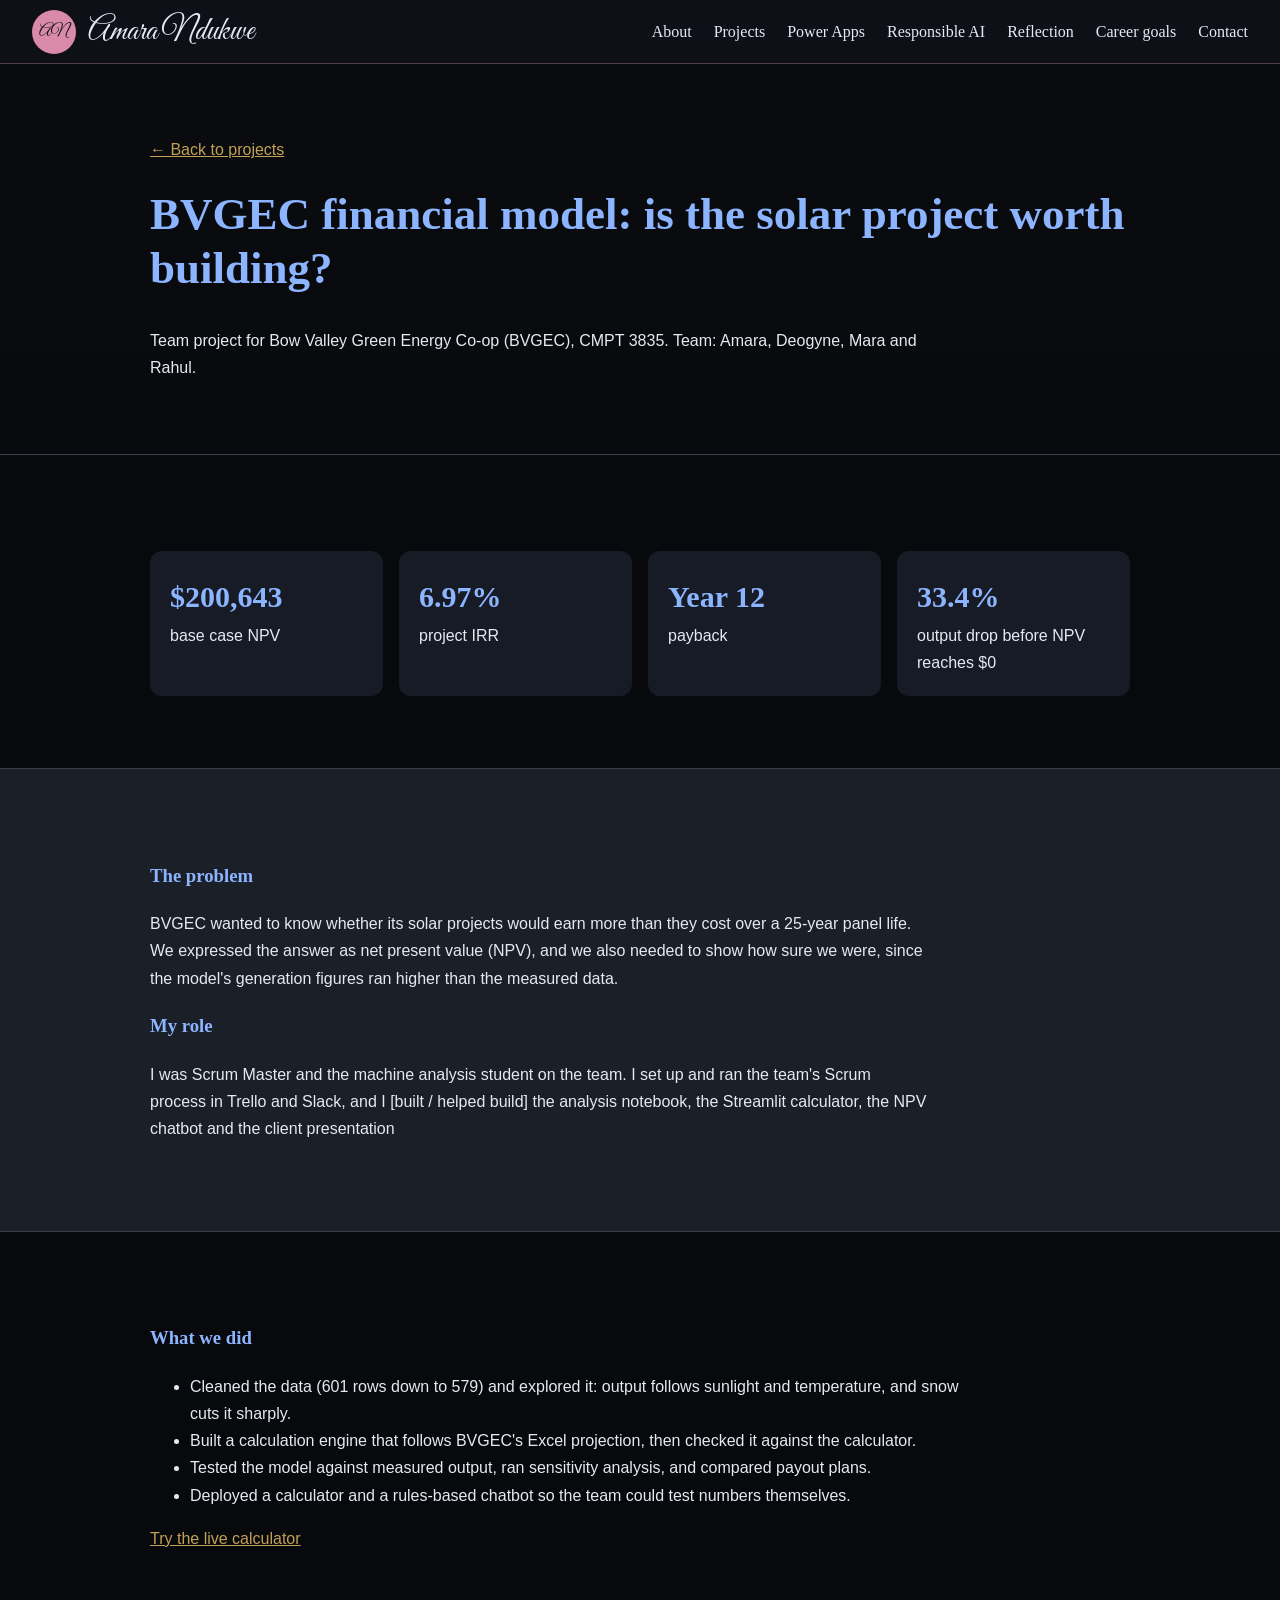
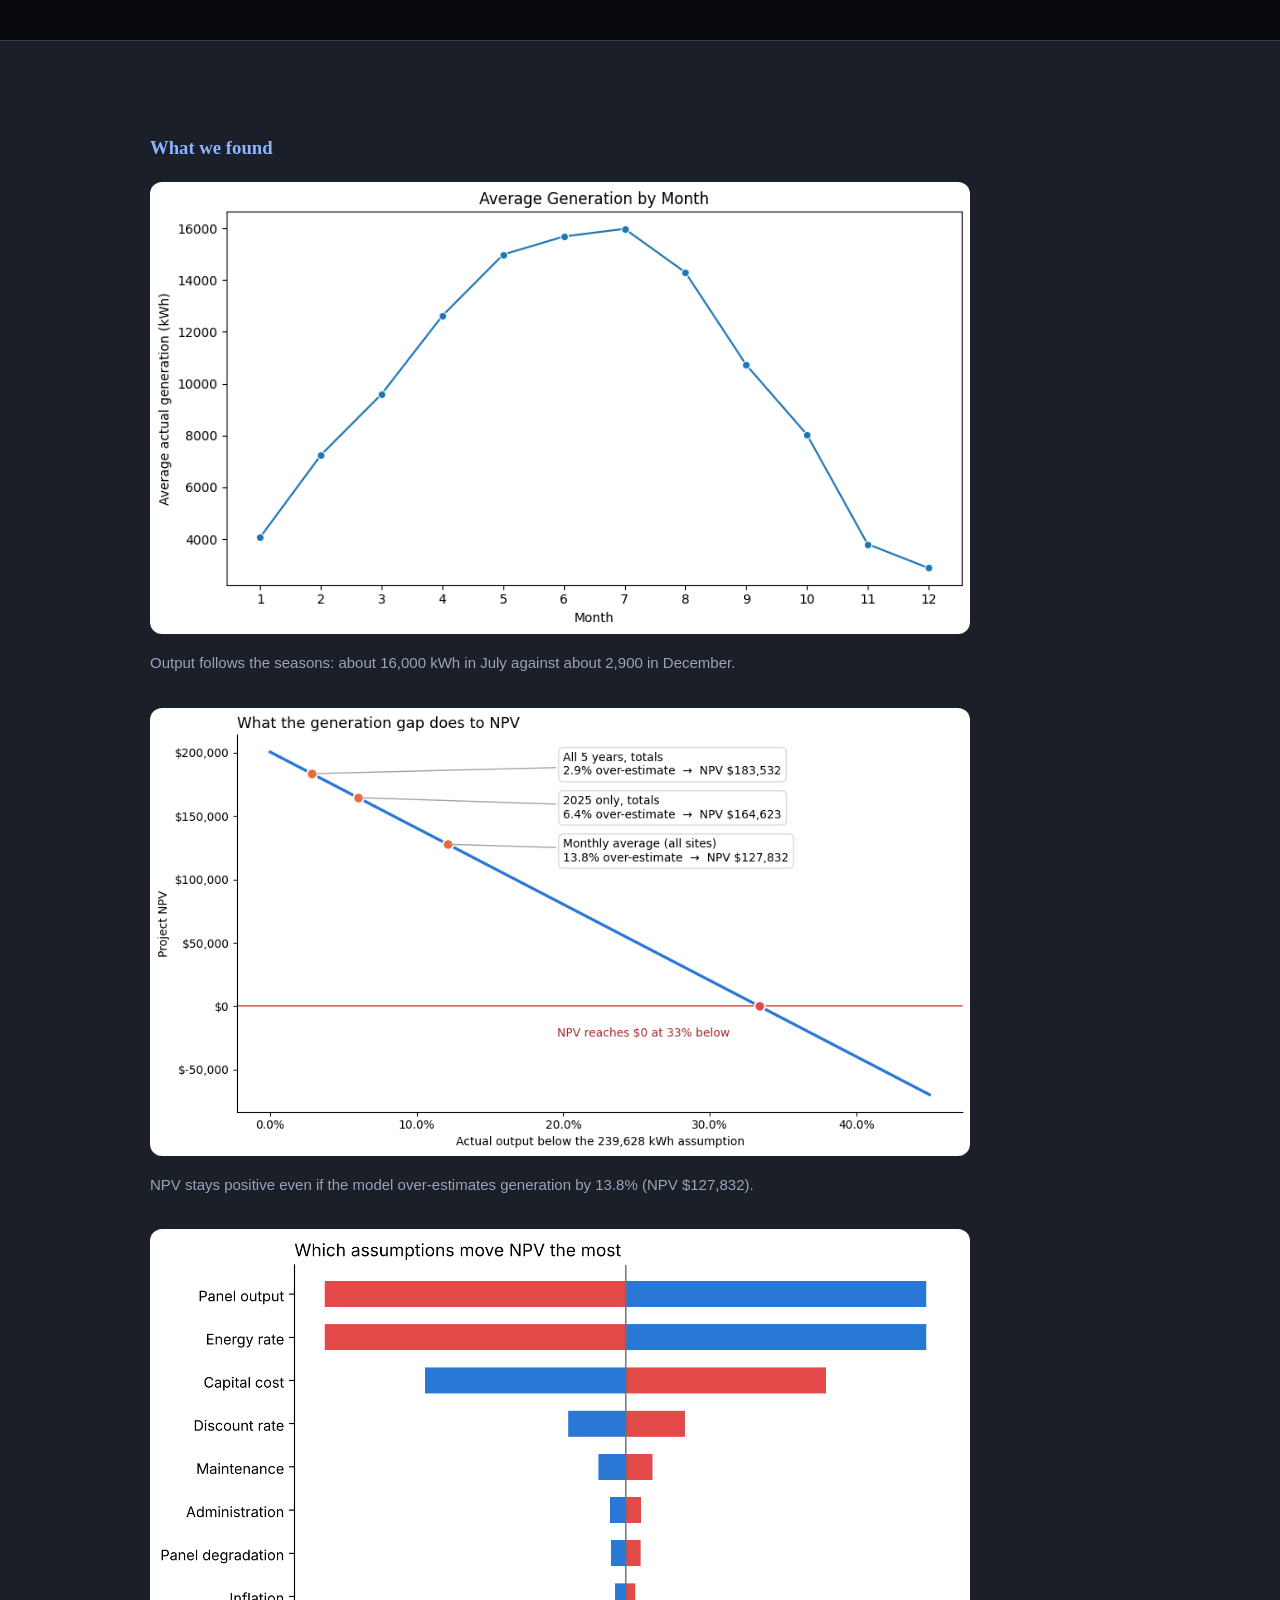
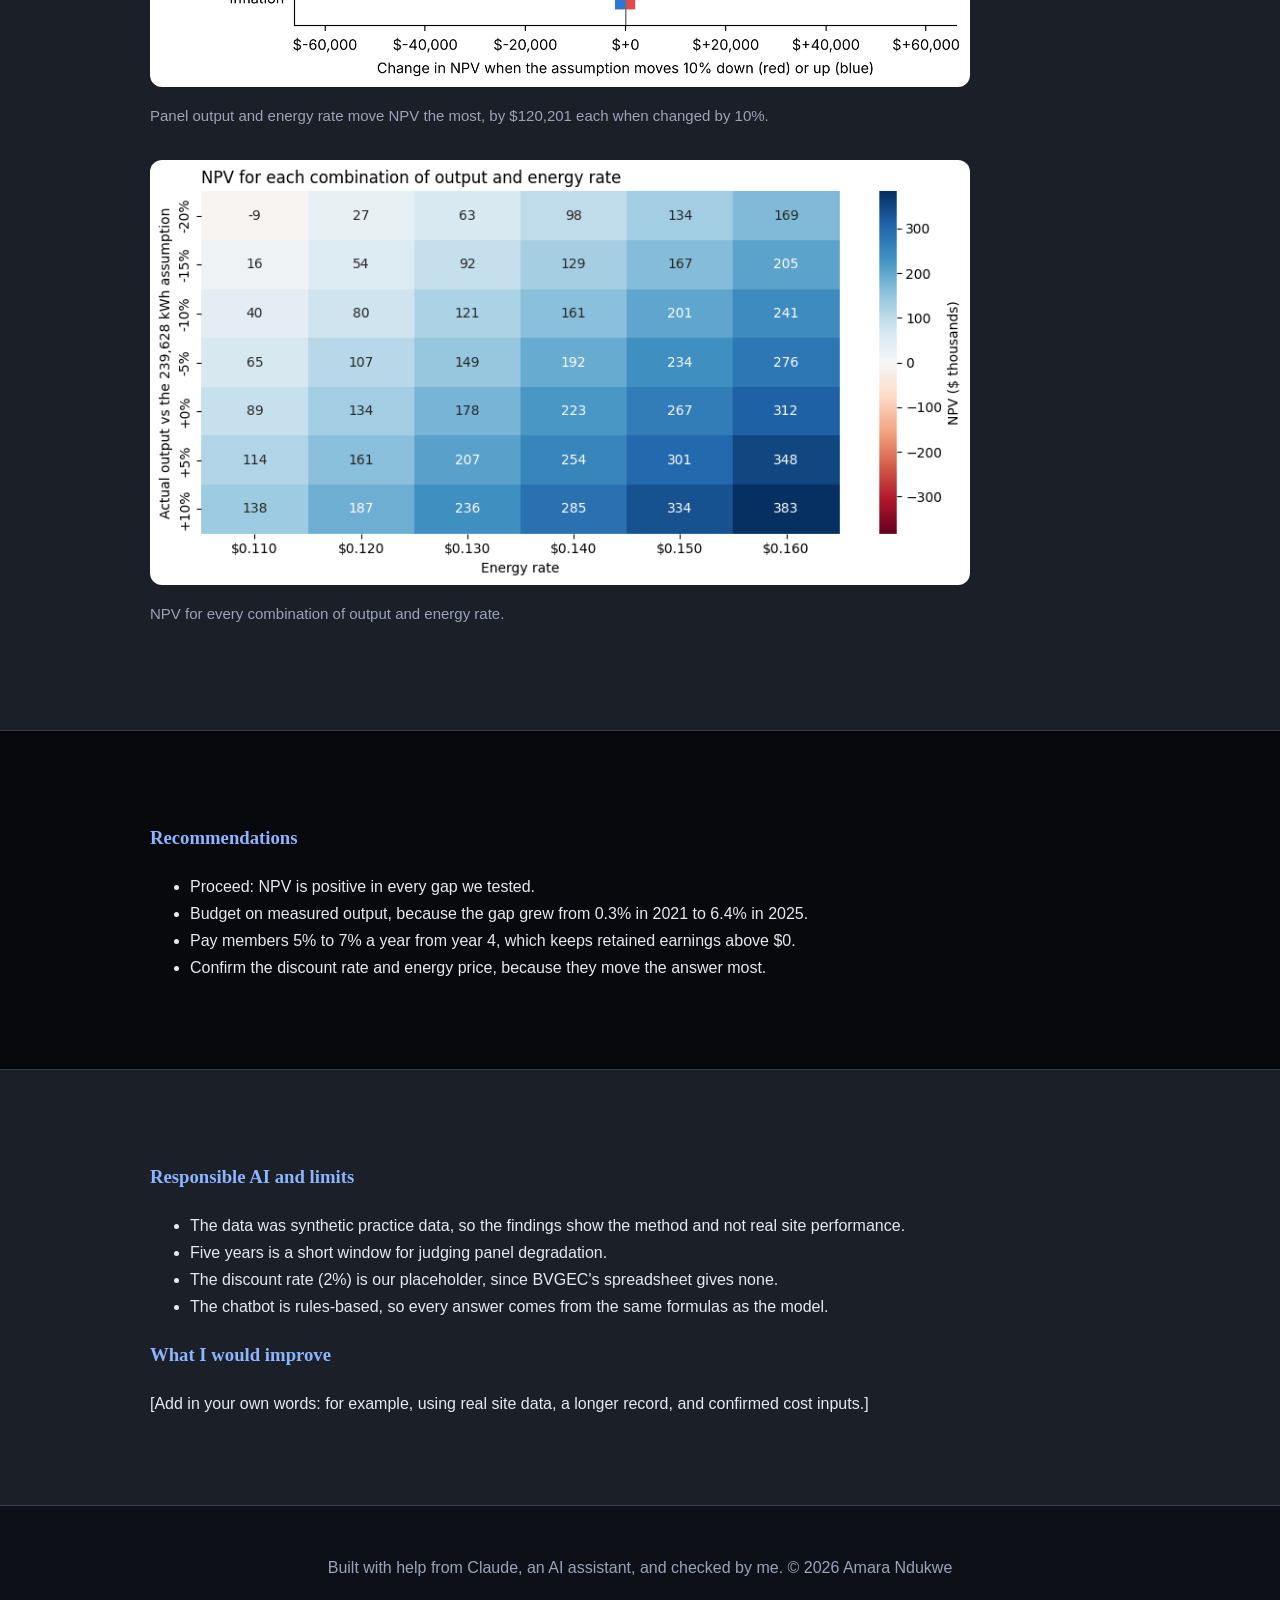
==== bvgec.html @ ab8ae890 "Refactor BVGEC project sections and styling" ====
<!DOCTYPE html>
<html lang="en">
<head>
  <meta charset="utf-8">
  <meta name="viewport" content="width=device-width, initial-scale=1">
  <title>BVGEC financial model | Amara Ndukwe</title>
  <link rel="preconnect" href="https://fonts.googleapis.com">
  <link href="https://fonts.googleapis.com/css2?family=Great+Vibes&display=swap" rel="stylesheet">
  <link rel="stylesheet" href="style.css">
</head>
<body>
  <header>
    <a class="brand" href="index.html#top">
      <span class="logo">AN</span>
      <span class="name">Amara Ndukwe</span>
    </a>
    <button class="burger" id="burger" aria-label="Open menu" aria-expanded="false">
      <span></span><span></span><span></span>
    </button>
    <nav id="nav">
      <a href="index.html#about">About</a>
      <a href="index.html#projects">Projects</a>
      <a href="index.html#powerapps">Power Apps</a>
      <a href="index.html#responsible">Responsible AI</a>
      <a href="index.html#reflection">Reflection</a>
      <a href="index.html#goals">Career goals</a>
      <a href="index.html#contact">Contact</a>
    </nav>
  </header>

  <main class="case">
    <div class="case-hero" style="--hero-img: url('bvgec-hero.jpg')">
    <a class="back" href="index.html#projects">← Back to projects</a>
    <h1>BVGEC financial model: is the solar project worth building?</h1>
    <p>Team project for Bow Valley Green Energy Co-op (BVGEC), CMPT 3835. Team: Amara, Deogyne, Mara and Rahul.</p>
  </div>

  <section class="band-black">
    <div class="stats">
        <div class="stat"><b>$200,643</b>base case NPV</div>
        <div class="stat"><b>6.97%</b>project IRR</div>
        <div class="stat"><b>Year 12</b>payback</div>
        <div class="stat"><b>33.4%</b>output drop before NPV reaches $0</div>
      </div>
    </section>

    <section class="band-gray">
      <h3>The problem</h3>
      <p>BVGEC wanted to know whether its solar projects would earn more than they cost over a 25-year panel life. We expressed the answer as net present value (NPV), and we also needed to show how sure we were, since the model's generation figures ran higher than the measured data.</p>
      <h3>My role</h3>
      <p>I was Scrum Master and the machine analysis student on the team. I set up and ran the team's Scrum process in Trello and Slack, and I [built / helped build] the analysis notebook, the Streamlit calculator, the NPV chatbot and the client presentation</p>
    </section>

    <section class="band-black">
      <h3>What we did</h3>
      <ul>
        <li>Cleaned the data (601 rows down to 579) and explored it: output follows sunlight and temperature, and snow cuts it sharply.</li>
        <li>Built a calculation engine that follows BVGEC's Excel projection, then checked it against the calculator.</li>
        <li>Tested the model against measured output, ran sensitivity analysis, and compared payout plans.</li>
        <li>Deployed a calculator and a rules-based chatbot so the team could test numbers themselves.</li>
      </ul>
      <p><a href="https://bvgec-npv.streamlit.app/">Try the live calculator</a></p>
    </section>

    <section class="band-gray">
      <h3>What we found</h3>
      <div class="fig">
        <img src="bvgec-seasonality.png" alt="Average generation by month, high in summer and low in winter">
        <p>Output follows the seasons: about 16,000 kWh in July against about 2,900 in December.</p>
      </div>
      <div class="fig">
        <img src="bvgec-gap-npv.png" alt="Project NPV as the generation gap grows">
        <p>NPV stays positive even if the model over-estimates generation by 13.8% (NPV $127,832).</p>
      </div>
      <div class="fig">
        <img src="bvgec-tornado.png" alt="Tornado chart: panel output and energy rate move NPV the most">
        <p>Panel output and energy rate move NPV the most, by $120,201 each when changed by 10%.</p>
      </div>
      <div class="fig">
        <img src="bvgec-heatmap.png" alt="Heatmap of NPV for combinations of output and energy rate">
        <p>NPV for every combination of output and energy rate.</p>
      </div>
    </section>

    <section class="band-black">
      <h3>Recommendations</h3>
      <ul>
        <li>Proceed: NPV is positive in every gap we tested.</li>
        <li>Budget on measured output, because the gap grew from 0.3% in 2021 to 6.4% in 2025.</li>
        <li>Pay members 5% to 7% a year from year 4, which keeps retained earnings above $0.</li>
        <li>Confirm the discount rate and energy price, because they move the answer most.</li>
      </ul>
    </section>

    <section class="band-gray">
      <h3>Responsible AI and limits</h3>
      <ul>
        <li>The data was synthetic practice data, so the findings show the method and not real site performance.</li>
        <li>Five years is a short window for judging panel degradation.</li>
        <li>The discount rate (2%) is our placeholder, since BVGEC's spreadsheet gives none.</li>
        <li>The chatbot is rules-based, so every answer comes from the same formulas as the model.</li>
      </ul>
      <h3>What I would improve</h3>
      <p>[Add in your own words: for example, using real site data, a longer record, and confirmed cost inputs.]</p>
    </section>
  </main>

  <footer>
    <p>Built with help from Claude, an AI assistant, and checked by me. © 2026 Amara Ndukwe</p>
  </footer>

  <script>
    const burger = document.getElementById("burger");
    const nav = document.getElementById("nav");
    burger.addEventListener("click", () => {
      const open = nav.classList.toggle("open");
      burger.setAttribute("aria-expanded", open);
    });
    nav.querySelectorAll("a").forEach(a => a.addEventListener("click", () => {
      nav.classList.remove("open");
      burger.setAttribute("aria-expanded", "false");
    }));
  </script>
</body>
</html>
---- style.css ----
@font-face { font-family: "Agrave Pro"; src: url("fonts/AgravePro-Regular.woff2") format("woff2"); font-weight: 400; }
@font-face { font-family: "Agrave Pro"; src: url("fonts/AgravePro-Bold.woff2") format("woff2"); font-weight: 700; }

:root {
  --bg: #0D1117;
  --panel: #161B26;
  --text: #E6E9F2;
  --blue: #8CB4FF;
  --pink: #D98AA8;
  --gold: #C2A055;
  --gray: #3A3F4B;
  --header-h: 64px;
  --heading: "Agrave Pro", Georgia, serif;
  --body: "Segoe UI", Arial, sans-serif;
  --script: "Great Vibes", cursive;
}
* { box-sizing: border-box; }
html { scroll-behavior: smooth; scroll-padding-top: var(--header-h); }
body { margin: 0; font-family: var(--body); color: var(--text); background: var(--bg); line-height: 1.7; }
img { max-width: 100%; }

header { display: flex; justify-content: space-between; align-items: center; height: var(--header-h); padding: 0 32px; background: var(--bg); position: sticky; top: 0; z-index: 10; border-bottom: 1px solid rgba(217, 138, 168, 0.35); }
.brand { display: flex; align-items: center; gap: 12px; text-decoration: none; }
.logo { display: grid; place-items: center; width: 44px; height: 44px; border-radius: 50%; background: var(--pink); color: var(--bg); font-family: var(--script); font-size: 17px; line-height: 1; }
.name { font-family: var(--script); font-size: 32px; color: var(--text); line-height: 1; }
nav { display: flex; gap: 22px; }
nav a { color: var(--text); text-decoration: none; font-family: var(--heading); font-size: 16px; }
nav a:hover { color: var(--gold); }
.burger { display: none; background: none; border: 0; padding: 8px; cursor: pointer; }
.burger span { display: block; width: 24px; height: 2px; background: var(--text); margin: 5px 0; }

section { padding: 72px max(24px, calc((100% - 980px) / 2)); border-bottom: 1px solid var(--gray); }
.photo1 { background: linear-gradient(rgba(13,17,23,0.78), rgba(13,17,23,0.78)), url("pexels-steve-6320578.jpg") center / cover; }
.photo2 { background: linear-gradient(rgba(13,17,23,0.78), rgba(13,17,23,0.78)), url("pexels-tara-winstead-8386440.jpg") center / cover; }

.hero { min-height: calc(100svh - var(--header-h)); display: flex; align-items: center; }
.hero-grid { display: grid; grid-template-columns: 1fr 1fr; gap: 56px; align-items: center; width: 100%; }
.hero-img { width: 100%; border-radius: 12px; box-shadow: 0 20px 50px rgba(0, 0, 0, 0.5); }h1, h2, h3 { font-family: var(--heading); color: var(--blue); }
h1 { font-size: clamp(30px, 3.6vw, 45px); line-height: 1.2; margin: 0 0 32px; }
h2 { font-size: 36px; margin: 0 0 16px; }

.buttons { display: flex; gap: 16px; flex-wrap: wrap; align-items: center; }
.btn { display: inline-block; padding: 12px 28px; border-radius: 999px; text-decoration: none; font-weight: 700; }
.primary { background: var(--gold); color: var(--bg); }
.primary:hover { background: #D3B466; }
.tertiary { color: var(--text); text-decoration: underline; text-underline-offset: 6px; }
.tertiary:hover { color: var(--gold); }

.cards { display: grid; grid-template-columns: repeat(auto-fit, minmax(240px, 1fr)); gap: 20px; }
.card { background: var(--panel); border-radius: 12px; padding: 24px; }
.soon { color: var(--gold); font-size: 14px; font-weight: 700; }
a { color: var(--gold); }
.contact { display: flex; gap: 40px; align-items: center; flex-wrap: wrap; }
.contact img { width: 200px; height: 200px; border-radius: 50%; object-fit: cover; }
footer { text-align: center; padding: 32px; color: #9AA3B8; }

@media (max-width: 800px) {
  header { padding: 0 20px; }
  .name { font-size: 28px; }
  .burger { display: block; }
  nav { display: none; position: absolute; top: var(--header-h); left: 0; right: 0; flex-direction: column; gap: 0; background: var(--bg); padding: 8px 20px 16px; border-bottom: 1px solid var(--gray); }
  nav.open { display: flex; }
  nav a { padding: 12px 0; font-size: 18px; }
  section { padding: 48px 20px; }
  h2 { font-size: 28px; }
  .contact { flex-direction: column; align-items: flex-start; gap: 24px; }
  .contact img { width: 160px; height: 160px; }
  .hero-grid { grid-template-columns: 1fr; gap: 32px; }
}
.case h1 { font-size: clamp(30px, 4vw, 45px); line-height: 1.2; }
.case p, .case li { max-width: 780px; }
.back { display: inline-block; margin-bottom: 24px; }
.more { display: inline-block; margin-top: 8px; font-weight: 700; }
.stats { display: grid; grid-template-columns: repeat(auto-fit, minmax(180px, 1fr)); gap: 16px; margin-top: 24px; }
.stat { background: var(--panel); border-radius: 12px; padding: 20px; }
.stat b { display: block; font-family: var(--heading); font-size: 30px; color: var(--blue); }
.fig { margin: 0 0 32px; }
.fig img { width: 100%; max-width: 820px; border-radius: 12px; background: #fff; }
.fig p { color: #9AA3B8; font-size: 15px; margin: 8px 0 0; }

.card {
  background: linear-gradient(160deg, #1D2A4A 0%, #161B26 100%);
}
.card h3 {
  font-size: 22px;
  line-height: 1.3;
  margin: 0 0 12px;
  color: var(--blue);
}
.card p {
  color: #C9D1E6;
  margin: 0 0 12px;
}
.card p:last-child {
  margin-bottom: 0;
}

@media (min-width: 801px) {
  .hero {
    padding-left: max(24px, calc((100% - 1200px) / 2));
    padding-right: max(24px, calc((100% - 1200px) / 2));
  }
  .hero-grid {
    grid-template-columns: 1fr 1.2fr;
  }
}

/* Project page banner: photo with a dark overlay so text stays readable */
.case-hero {
  background:
    linear-gradient(rgba(8, 9, 12, 0.72), rgba(8, 9, 12, 0.9)),
    var(--hero-img) center / cover no-repeat;
  padding: 72px max(24px, calc((100% - 980px) / 2)) 56px;
  border-bottom: 1px solid var(--gray);
}

/* Alternating section backgrounds on project pages */
.band-black { background: #08090C; }
.band-gray  { background: #1B1F28; }
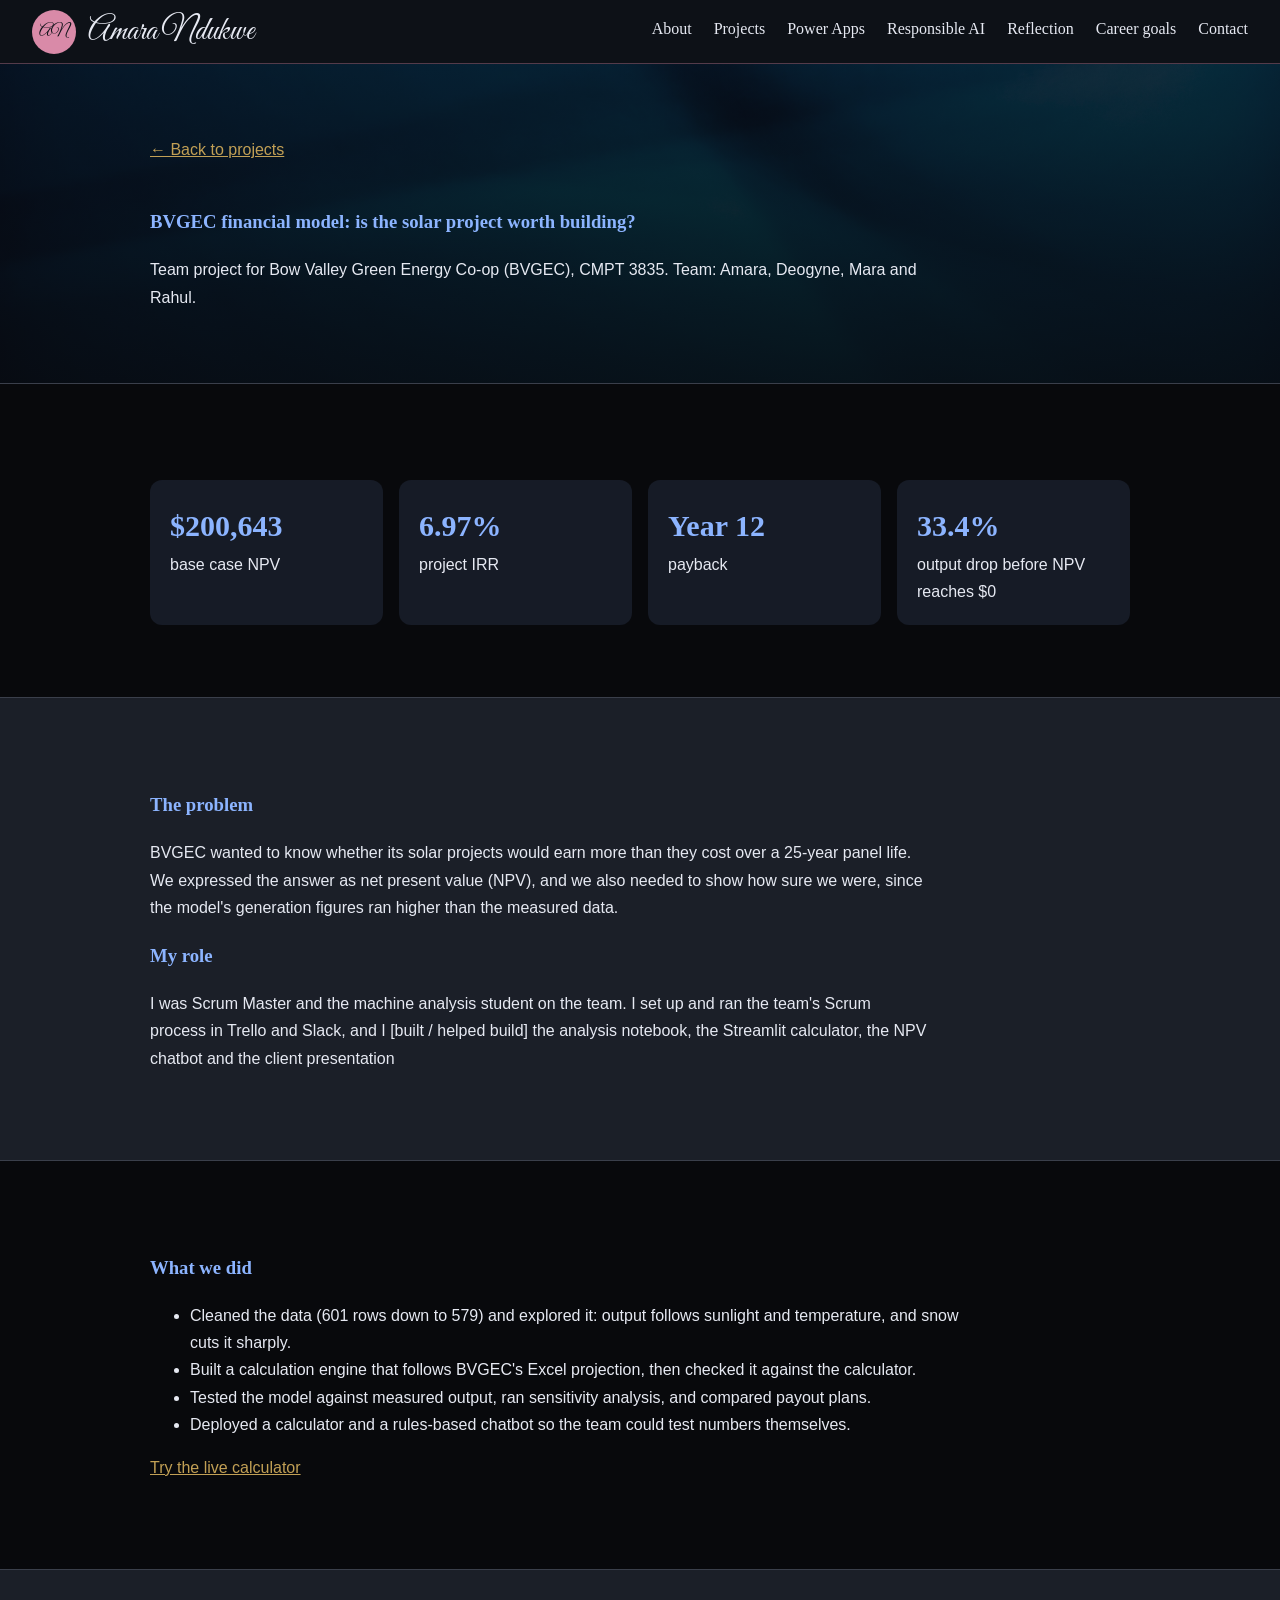
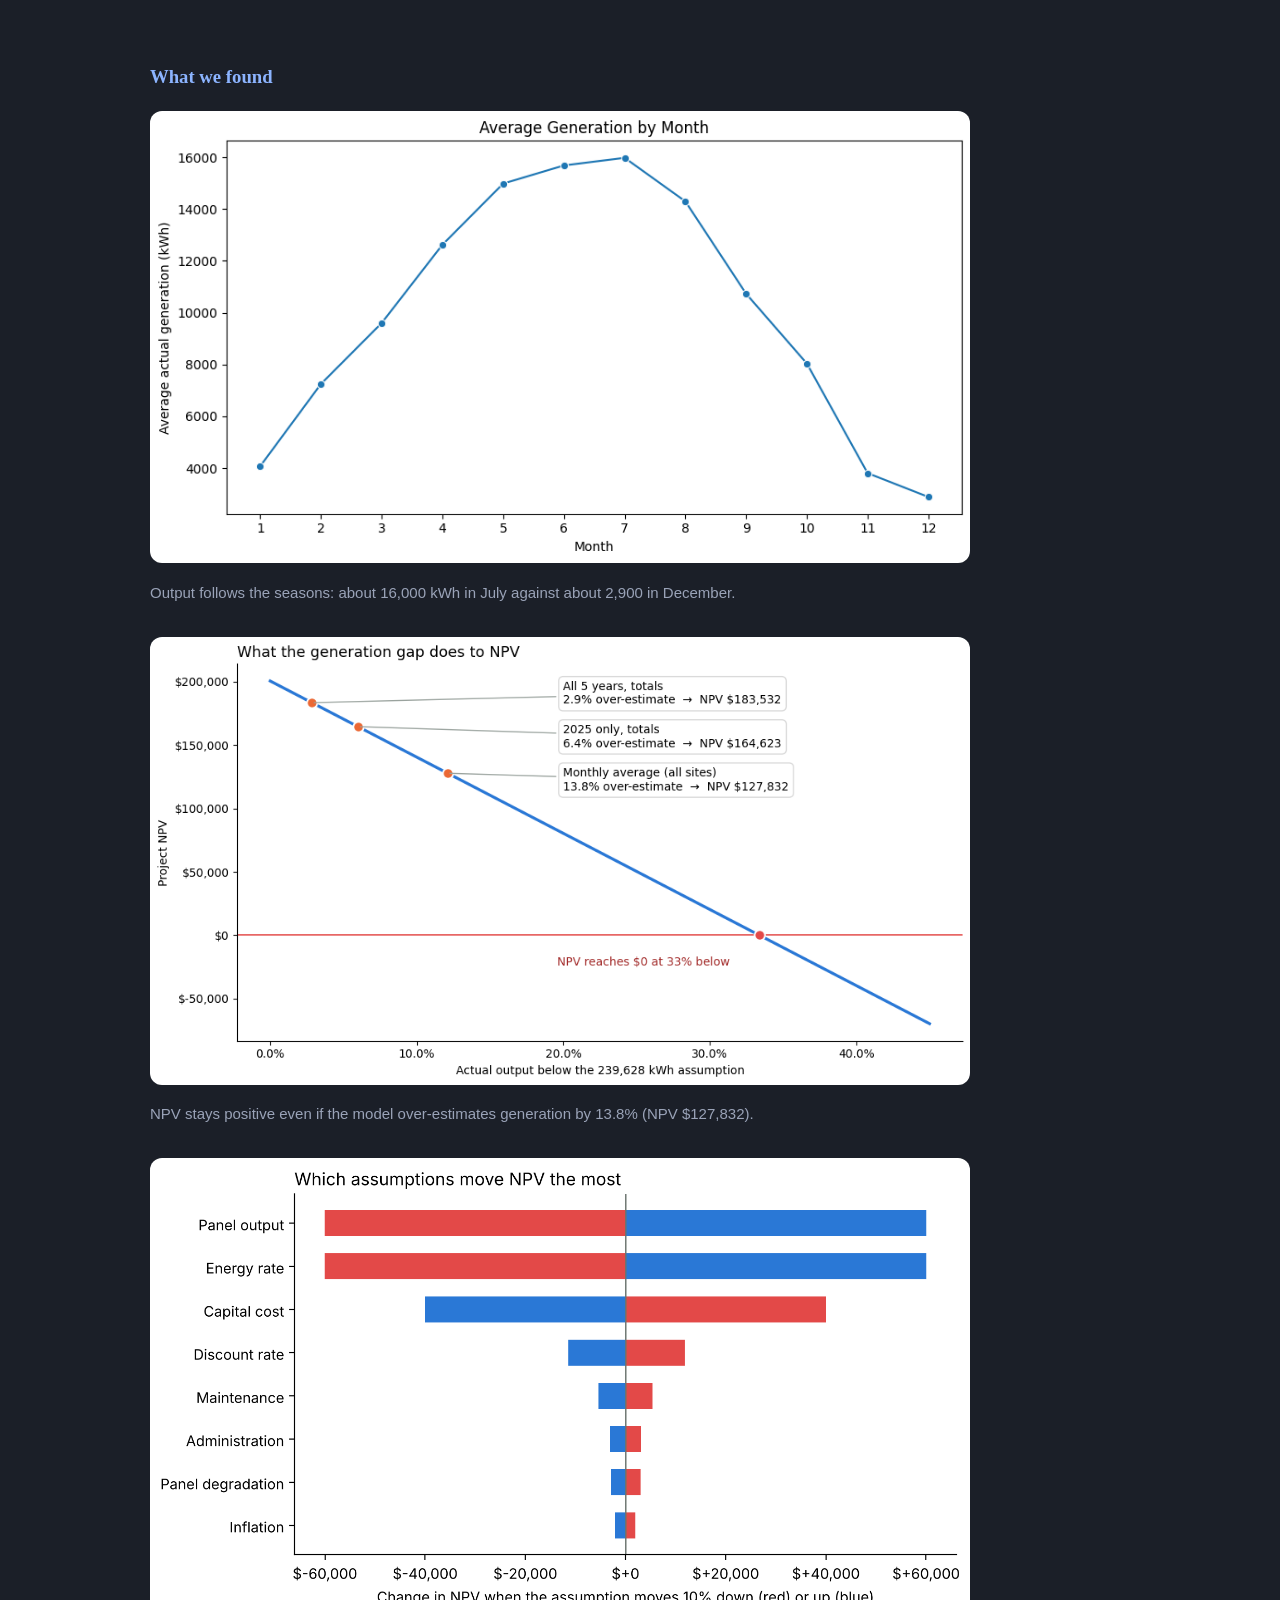
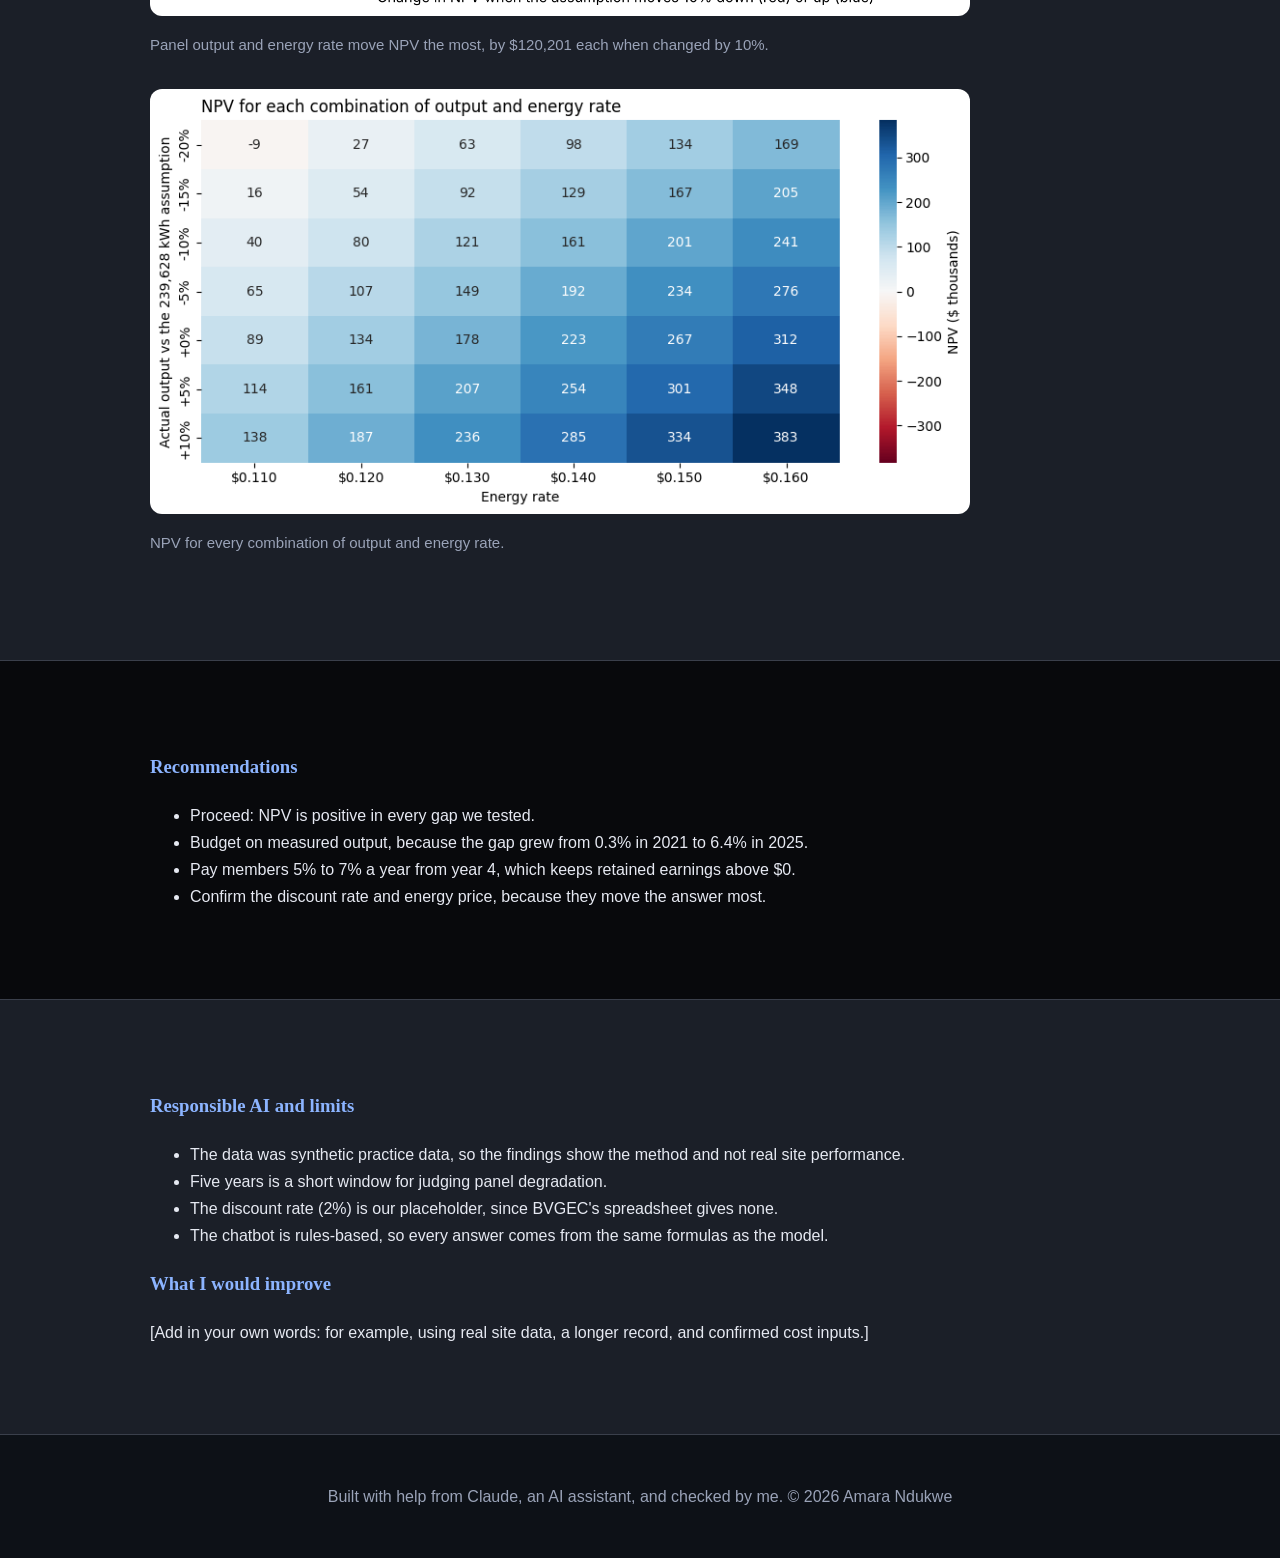
==== commit 7a17985c: "Change heading from h1 to h3 for BVGEC model" ====
--- a/bvgec.html
+++ b/bvgec.html
@@ -31,7 +31,7 @@
   <main class="case">
     <div class="case-hero" style="--hero-img: url('bvgec-hero.jpg')">
     <a class="back" href="index.html#projects">← Back to projects</a>
-    <h1>BVGEC financial model: is the solar project worth building?</h1>
+    <h3>BVGEC financial model: is the solar project worth building?</h3>
     <p>Team project for Bow Valley Green Energy Co-op (BVGEC), CMPT 3835. Team: Amara, Deogyne, Mara and Rahul.</p>
   </div>
 
--- a/style.css
+++ b/style.css
@@ -114,6 +114,18 @@
   border-bottom: 1px solid var(--gray);
 }
 
+/* Nav link states: hover, keyboard focus, and the current section */
+nav a {
+  border-bottom: 2px solid transparent;
+  padding-bottom: 4px;
+  transition: color 0.2s, border-color 0.2s;
+}
+nav a:hover,
+nav a:focus-visible,
+nav a.active {
+  color: var(--gold);
+  border-bottom-color: var(--gold);
+}
 /* Alternating section backgrounds on project pages */
 .band-black { background: #08090C; }
 .band-gray  { background: #1B1F28; }
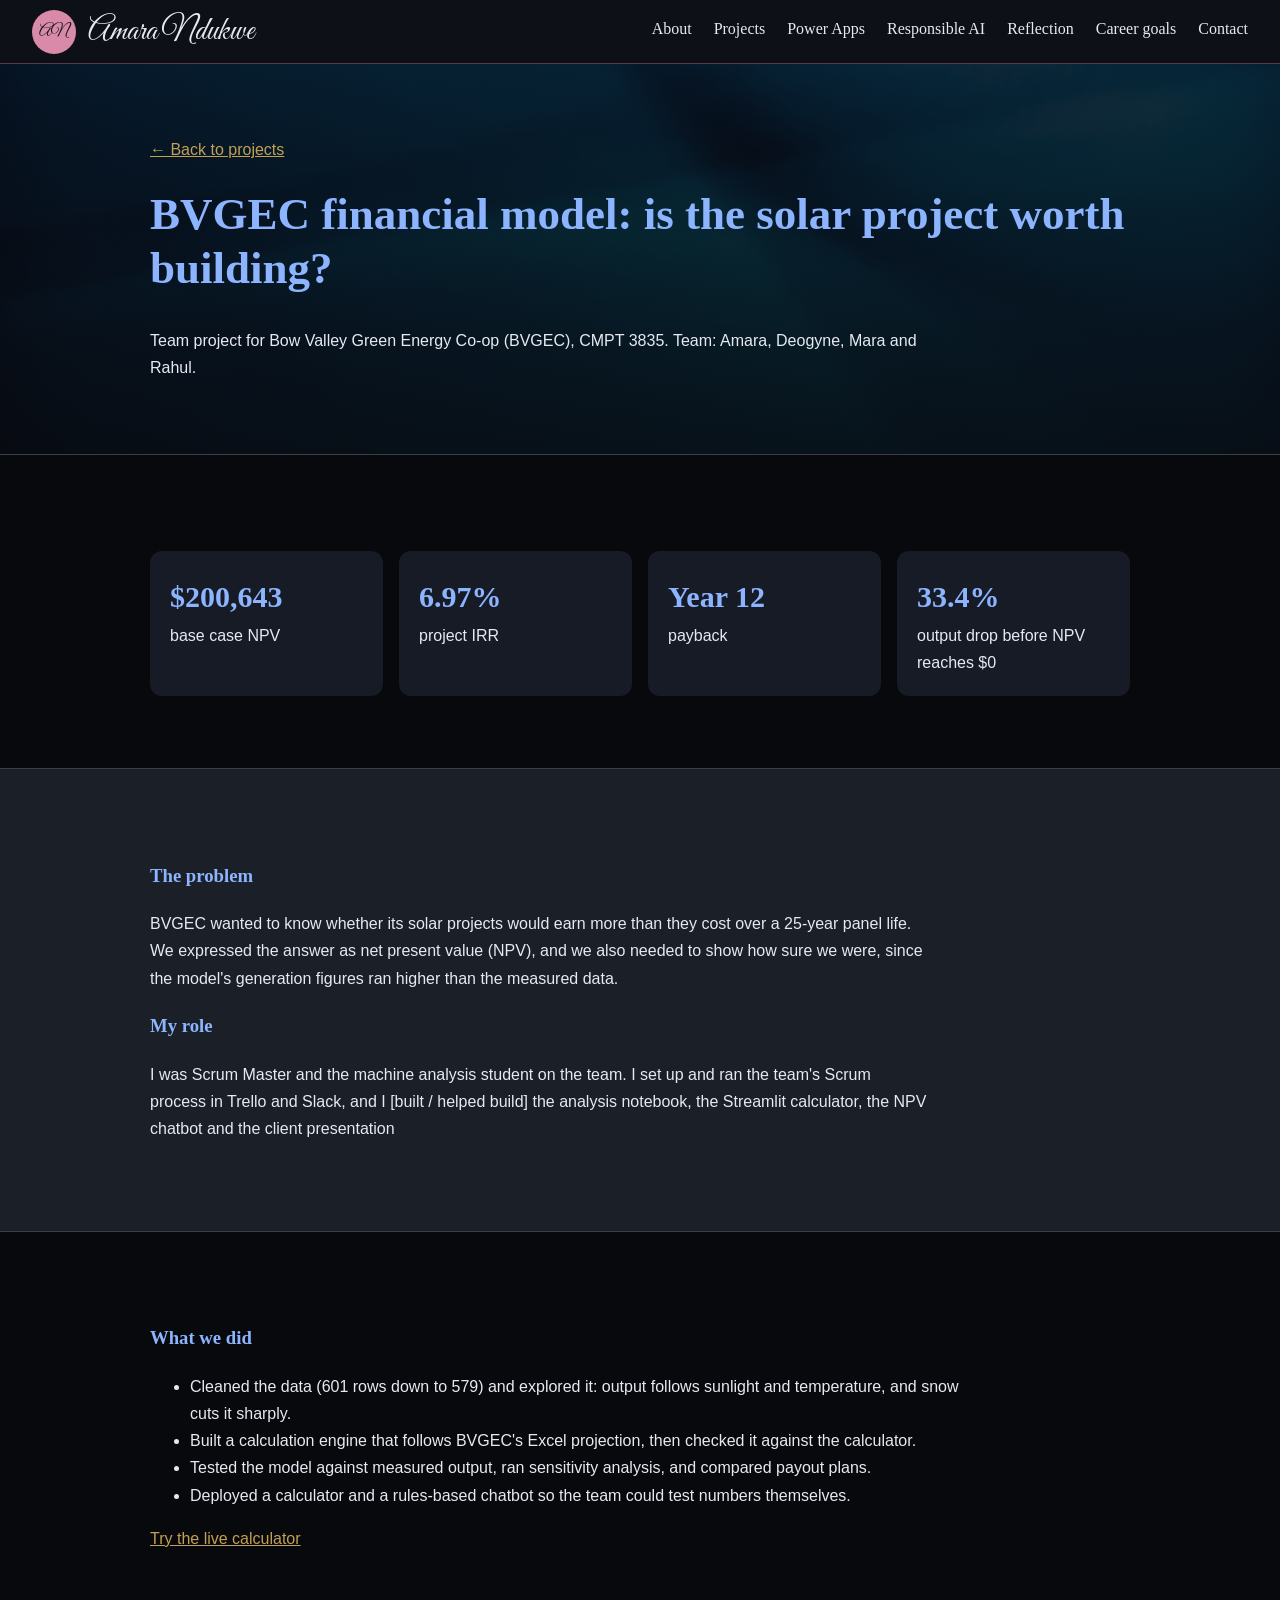
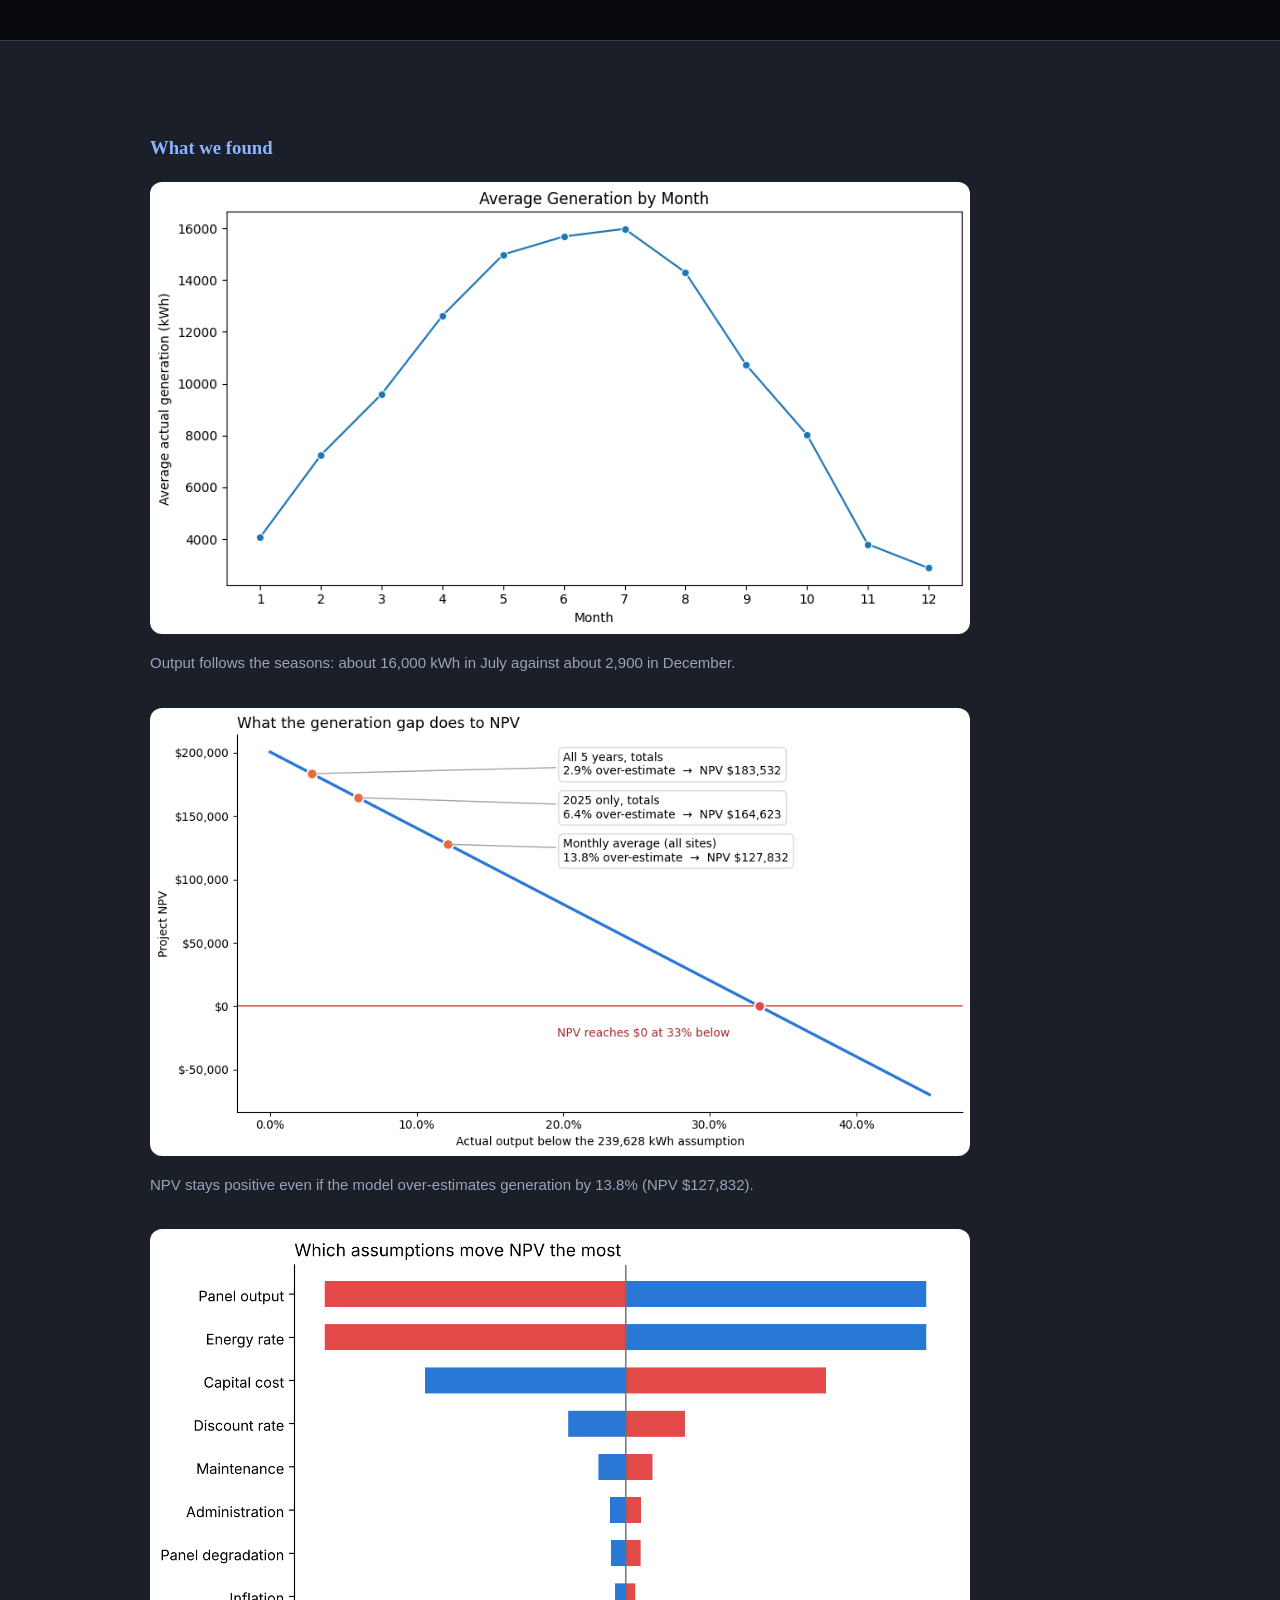
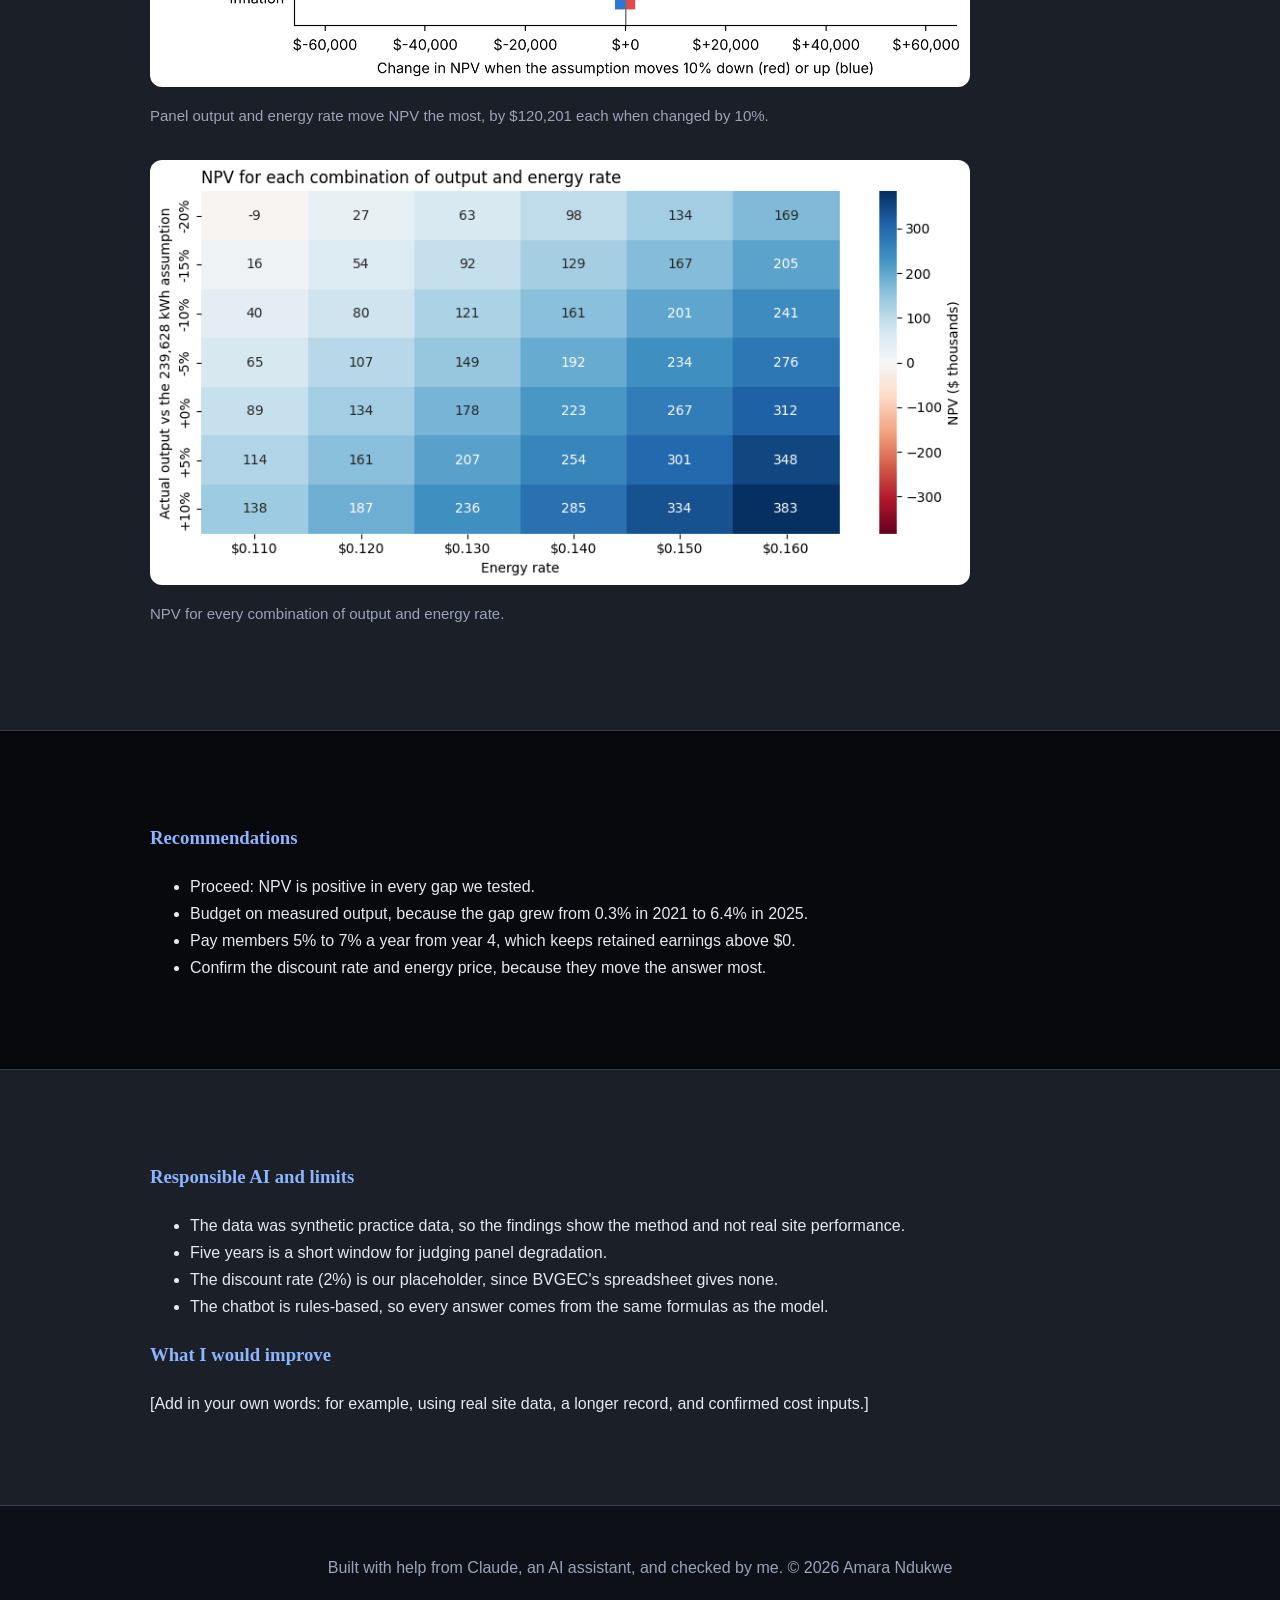
==== commit b12120ae: "Change heading from h3 to h1 for emphasis" ====
--- a/bvgec.html
+++ b/bvgec.html
@@ -31,7 +31,7 @@
   <main class="case">
     <div class="case-hero" style="--hero-img: url('bvgec-hero.jpg')">
     <a class="back" href="index.html#projects">← Back to projects</a>
-    <h3>BVGEC financial model: is the solar project worth building?</h3>
+    <h1>BVGEC financial model: is the solar project worth building?</h1>
     <p>Team project for Bow Valley Green Energy Co-op (BVGEC), CMPT 3835. Team: Amara, Deogyne, Mara and Rahul.</p>
   </div>
 
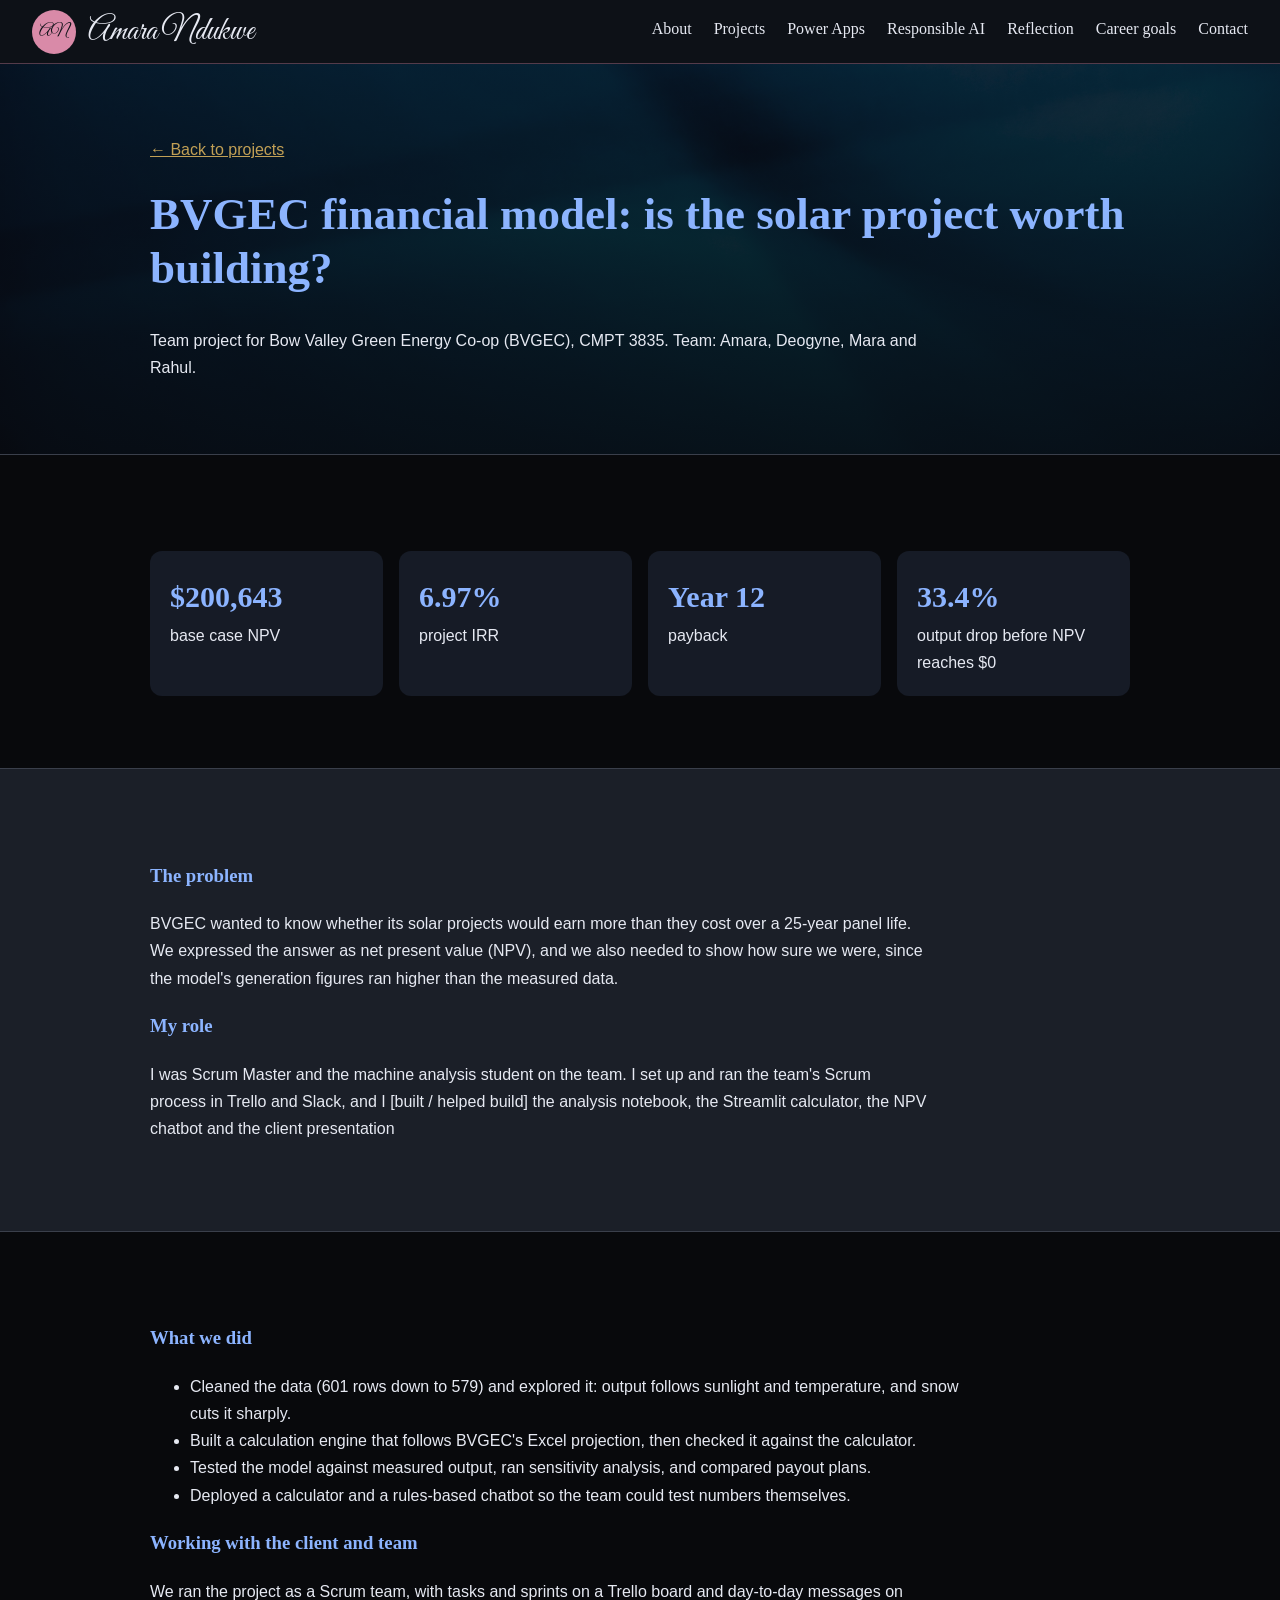
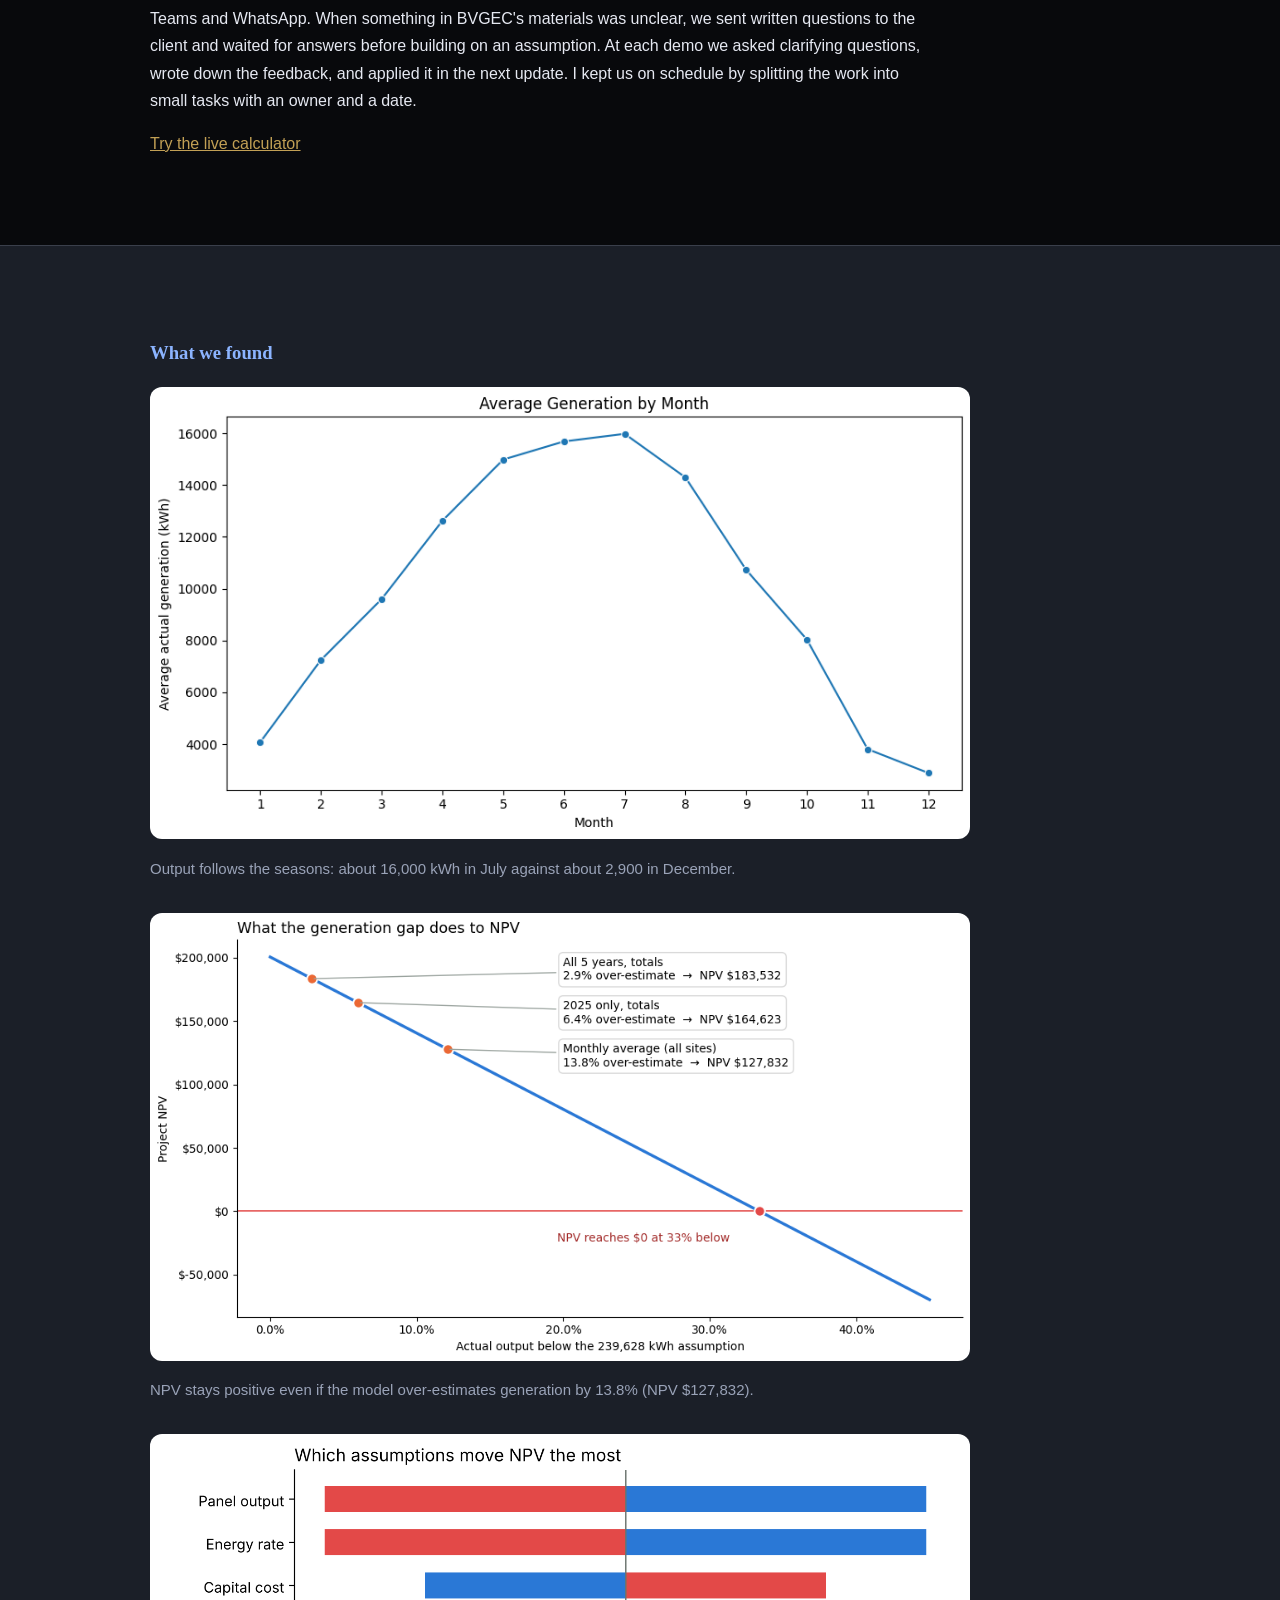
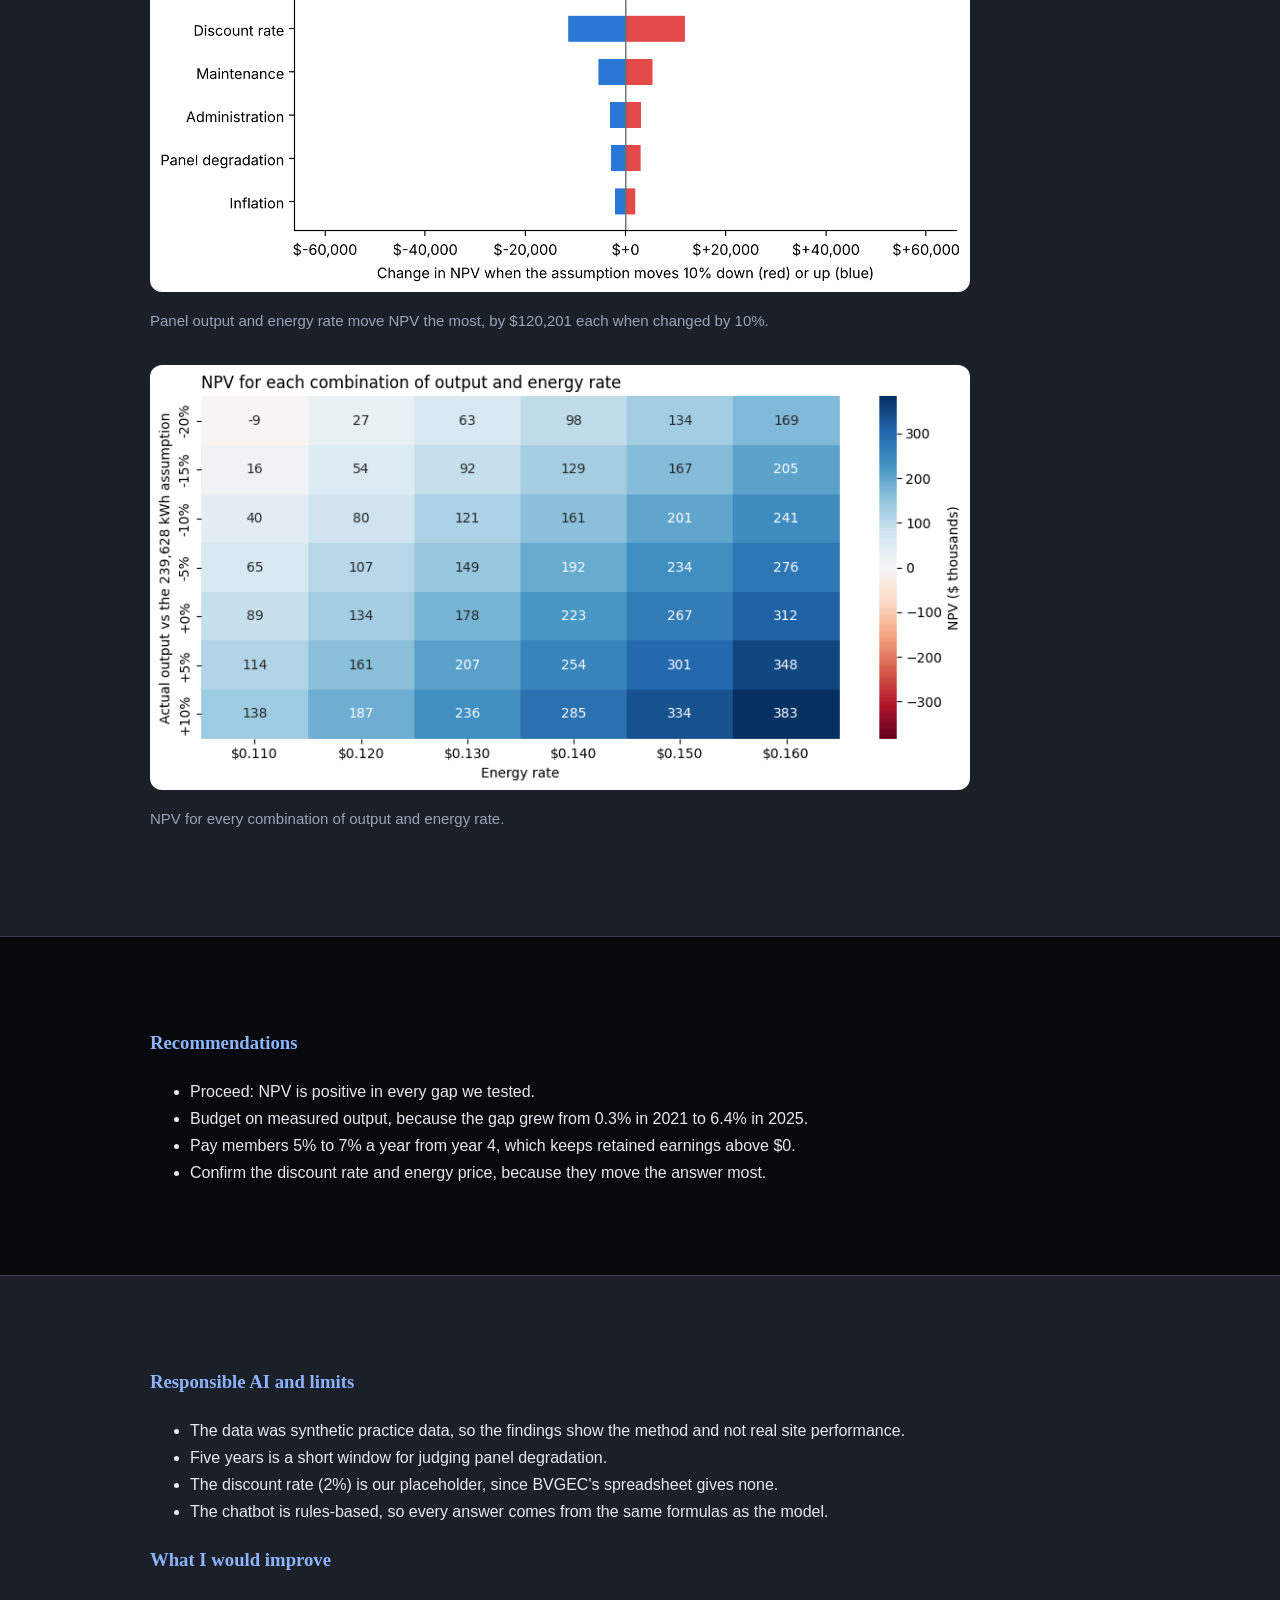
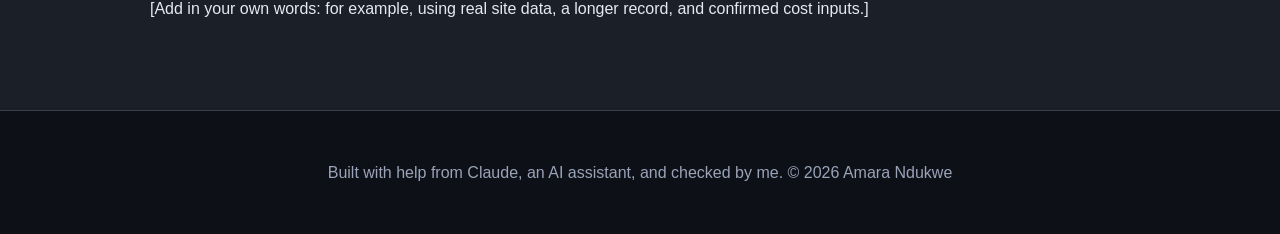
==== commit c56f2e9a: "Enhance bvgec.html with project management details Added a section detailing project management and " ====
--- a/bvgec.html
+++ b/bvgec.html
@@ -59,6 +59,8 @@
         <li>Tested the model against measured output, ran sensitivity analysis, and compared payout plans.</li>
         <li>Deployed a calculator and a rules-based chatbot so the team could test numbers themselves.</li>
       </ul>
+      <h3>Working with the client and team</h3>
+      <p>We ran the project as a Scrum team, with tasks and sprints on a Trello board and day-to-day messages on Teams and WhatsApp. When something in BVGEC's materials was unclear, we sent written questions to the client and waited for answers before building on an assumption. At each demo we asked clarifying questions, wrote down the feedback, and applied it in the next update. I kept us on schedule by splitting the work into small tasks with an owner and a date.</p>
       <p><a href="https://bvgec-npv.streamlit.app/">Try the live calculator</a></p>
     </section>
 
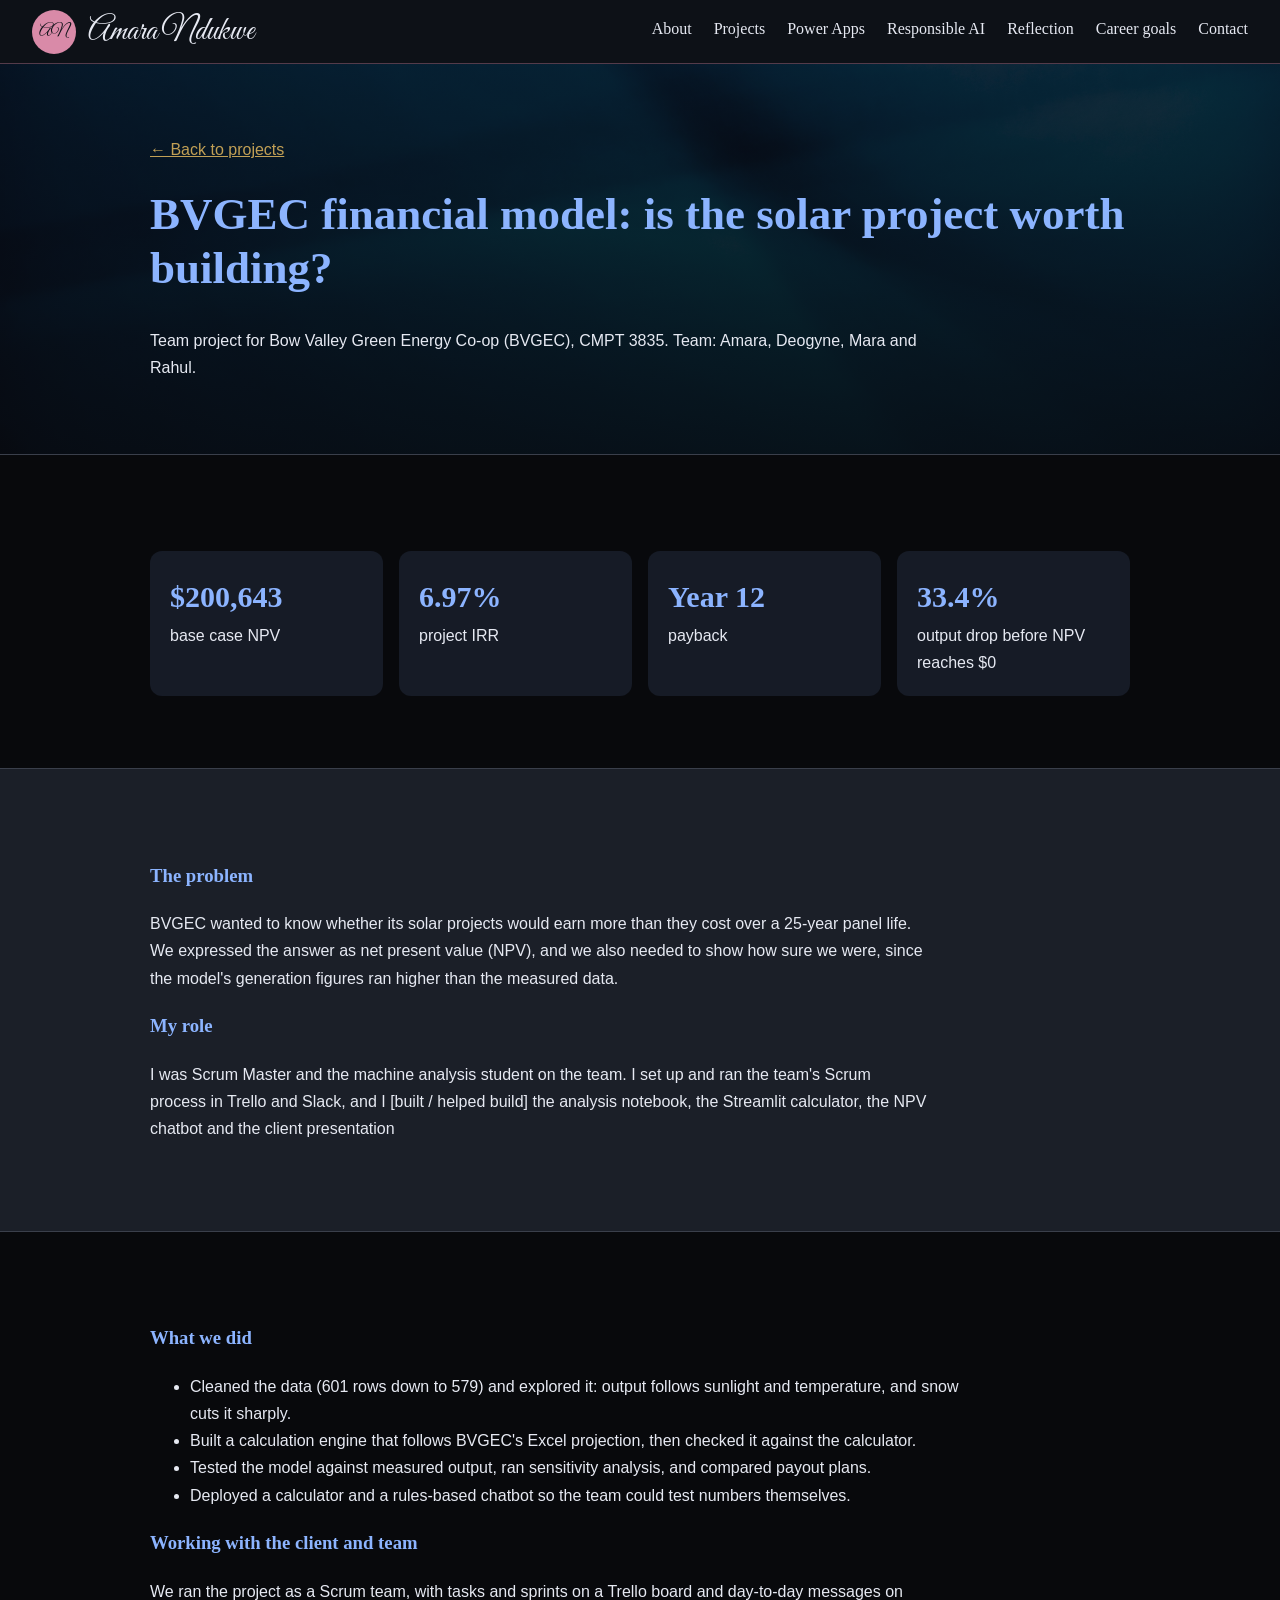
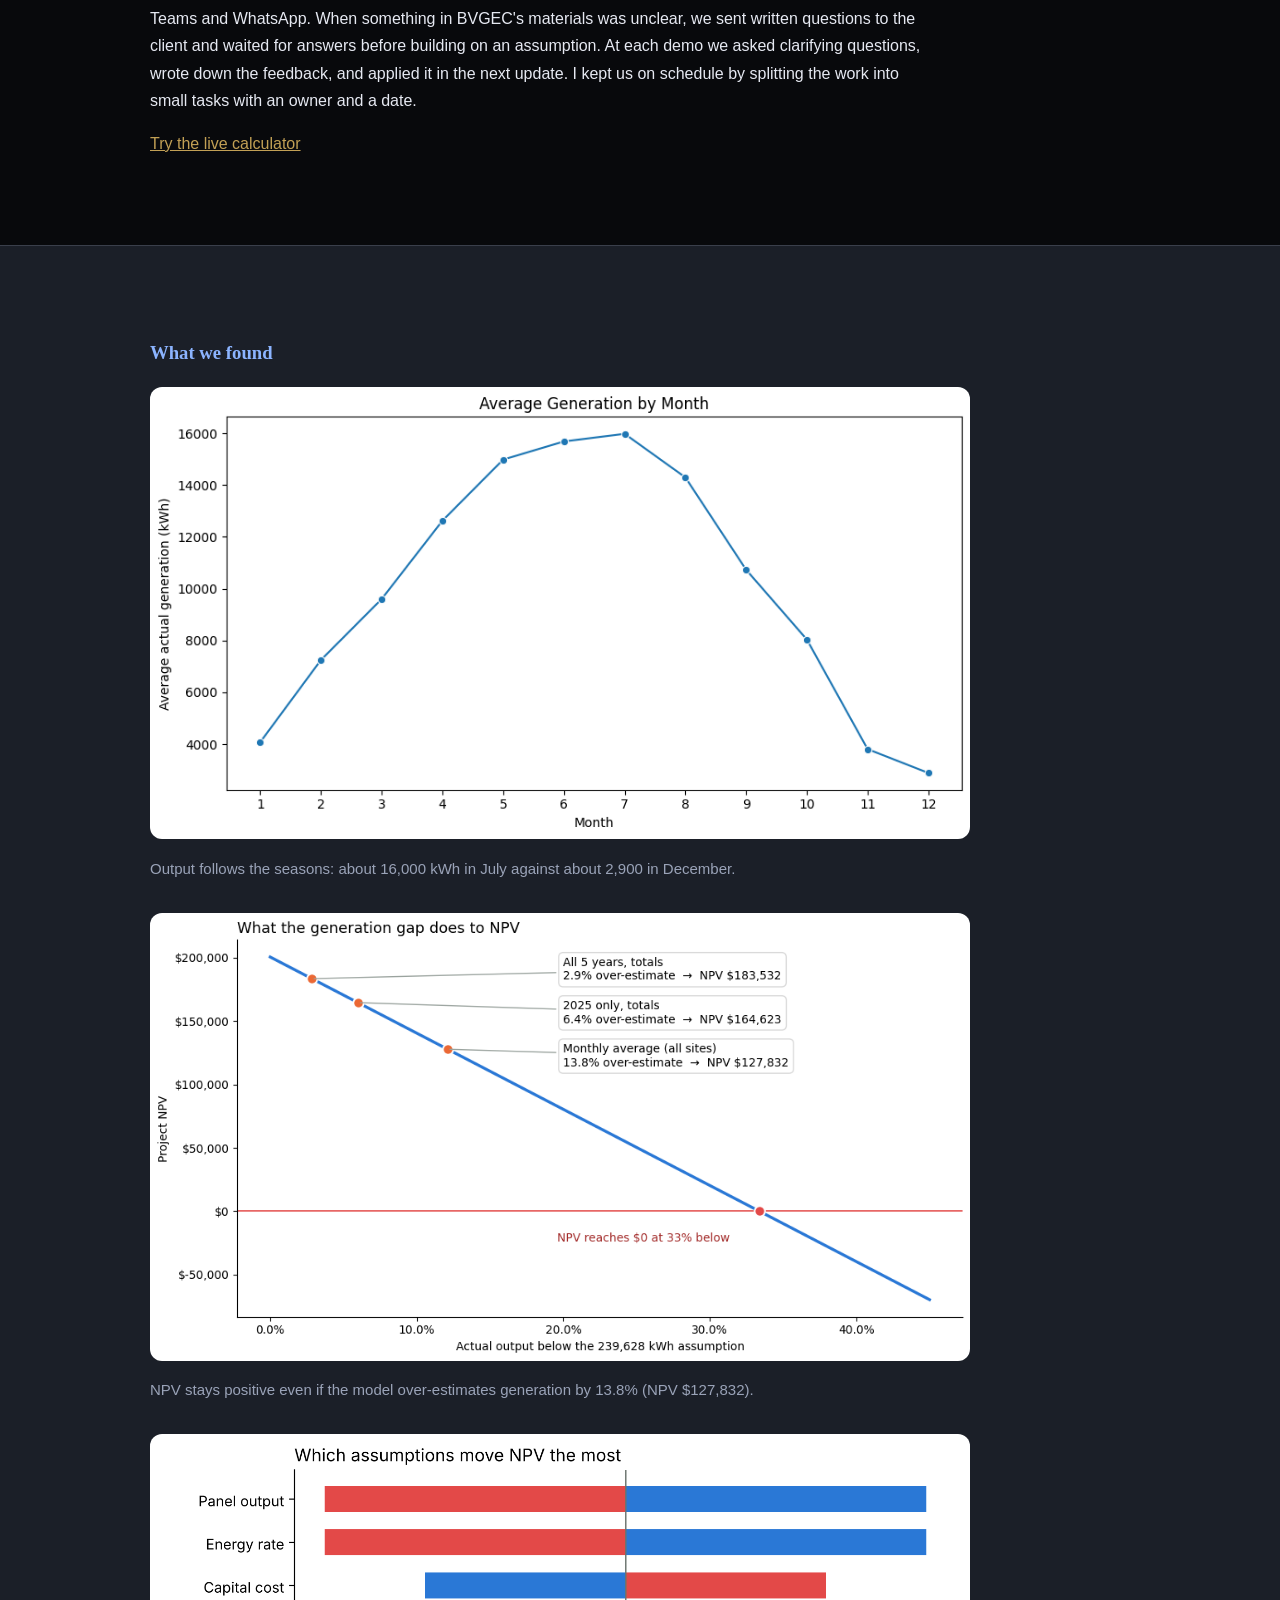
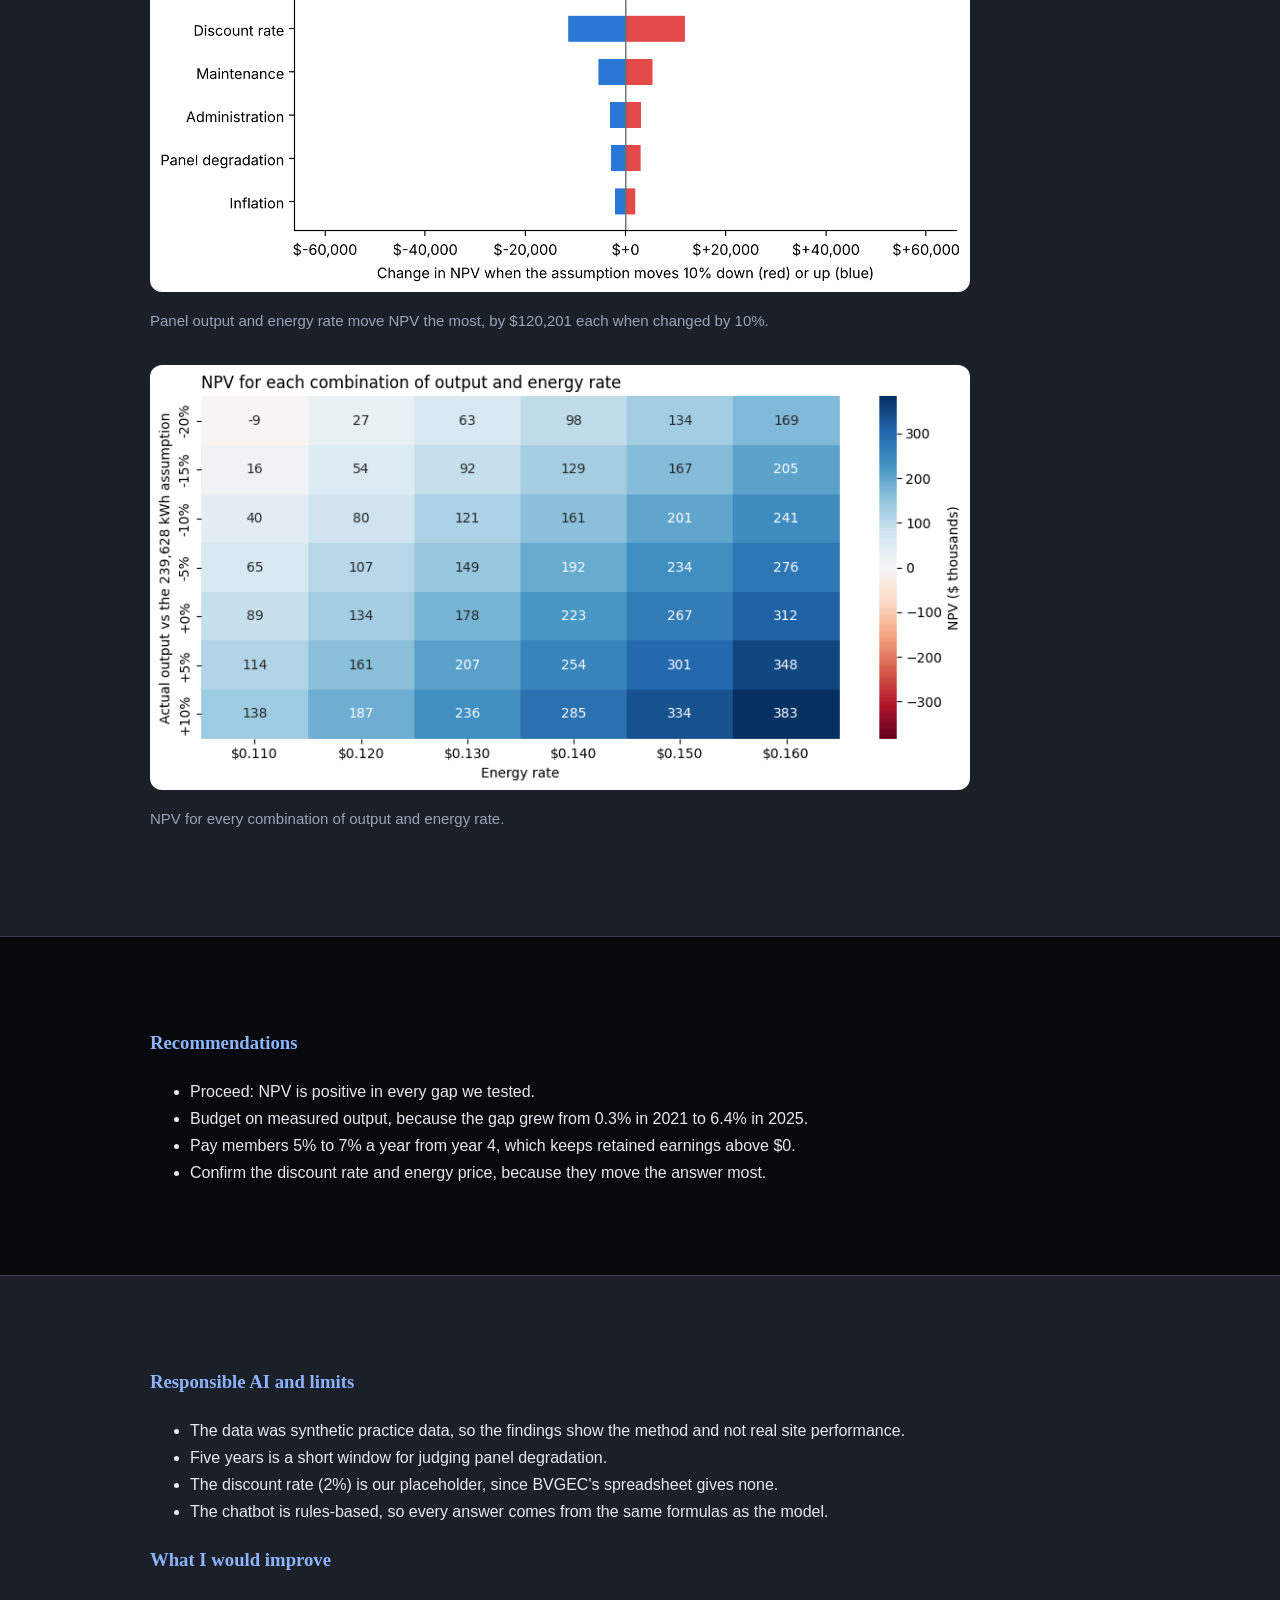
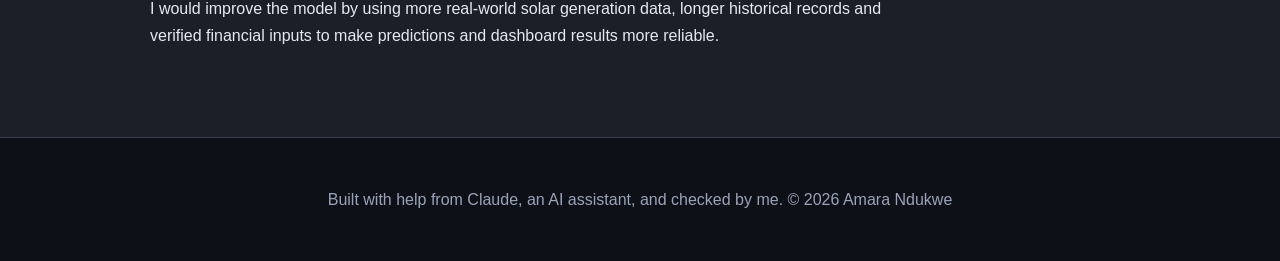
==== commit ab4ae75e: "Refine improvement suggestions in bvgec.html" ====
--- a/bvgec.html
+++ b/bvgec.html
@@ -103,7 +103,7 @@
         <li>The chatbot is rules-based, so every answer comes from the same formulas as the model.</li>
       </ul>
       <h3>What I would improve</h3>
-      <p>[Add in your own words: for example, using real site data, a longer record, and confirmed cost inputs.]</p>
+      <p>I would improve the model by using more real-world solar generation data, longer historical records and verified financial inputs to make predictions and dashboard results more reliable.</p>    
     </section>
   </main>
 
--- a/style.css
+++ b/style.css
@@ -129,3 +129,10 @@
 /* Alternating section backgrounds on project pages */
 .band-black { background: #08090C; }
 .band-gray  { background: #1B1F28; }
+
+/* Icon + text links */
+.icon-link { display: inline-flex; align-items: center; gap: 10px; }
+.icon-link svg { width: 22px; height: 22px; flex-shrink: 0; }
+/* Skill chips */
+.chips { list-style: none; display: flex; flex-wrap: wrap; gap: 10px; padding: 0; margin: 8px 0 20px; }
+.chips li { background: #1D2A4A; color: var(--text); padding: 6px 14px; border-radius: 999px; font-size: 15px; }
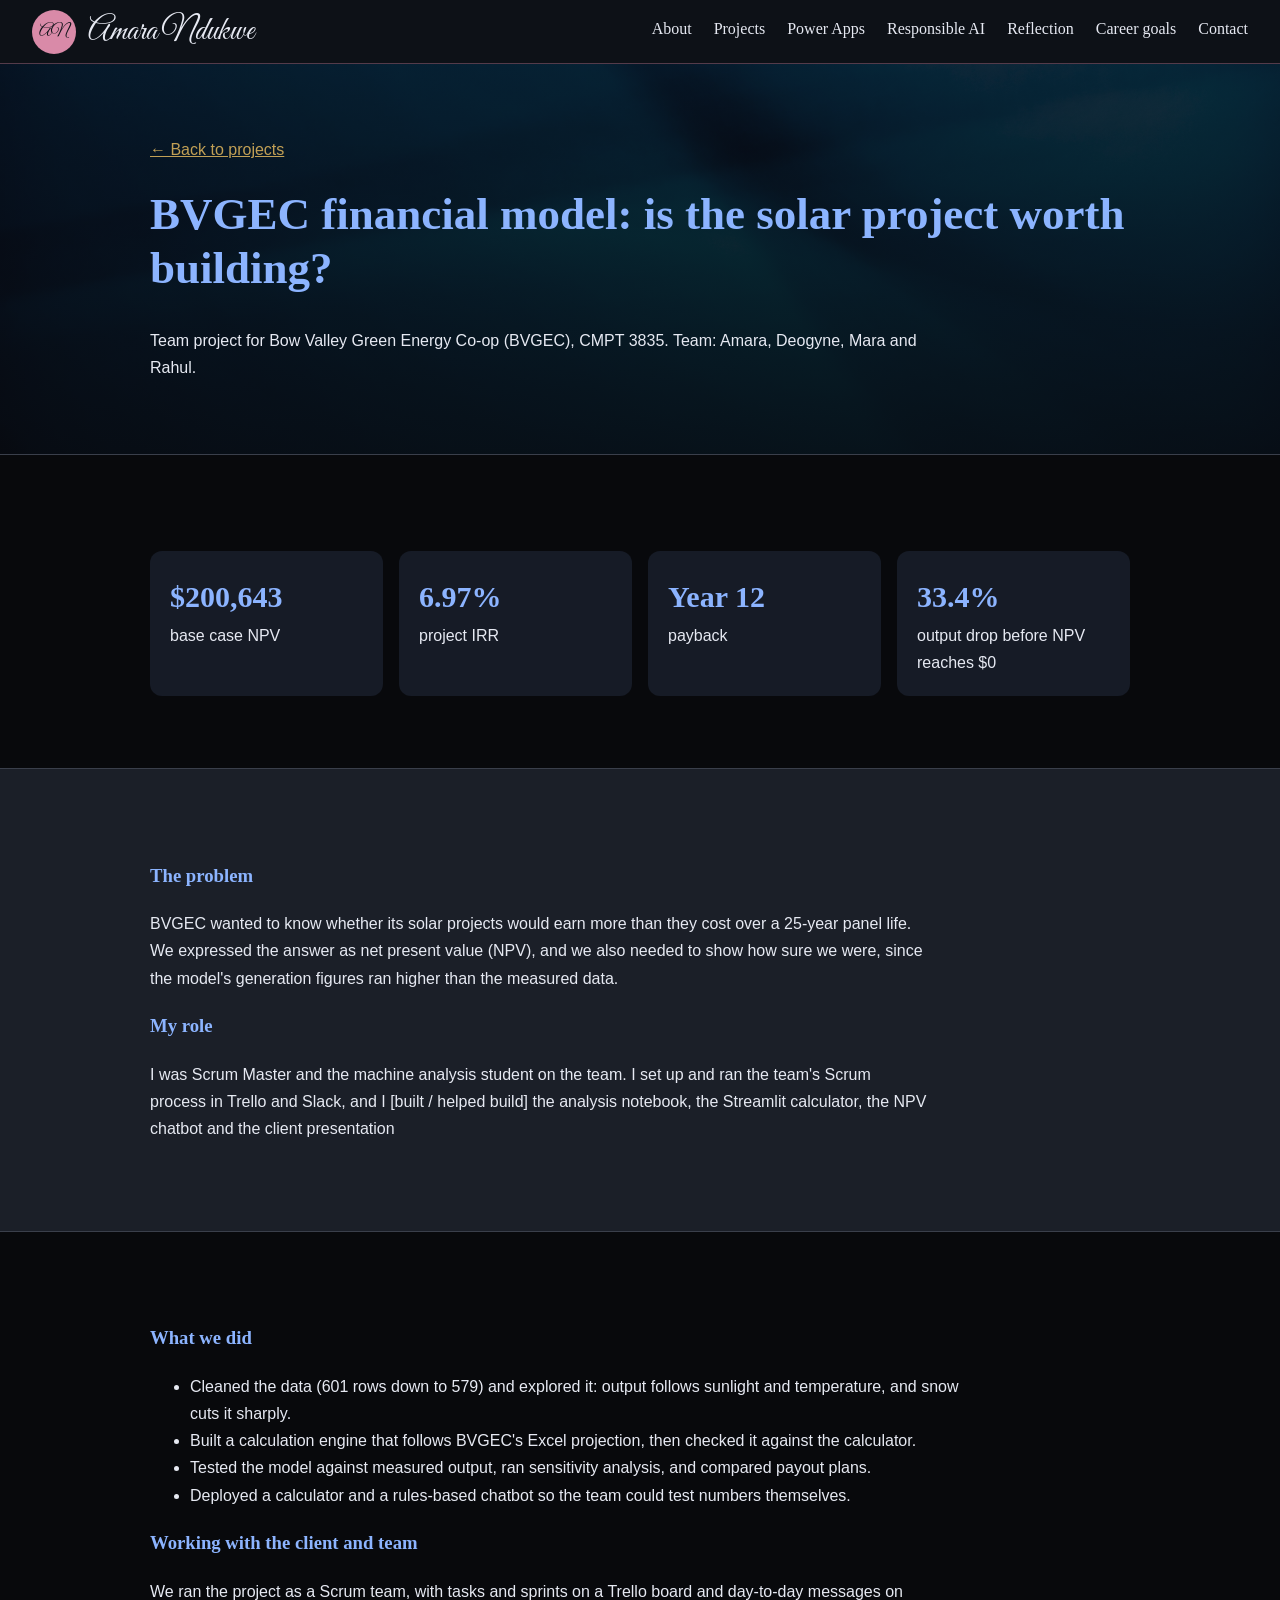
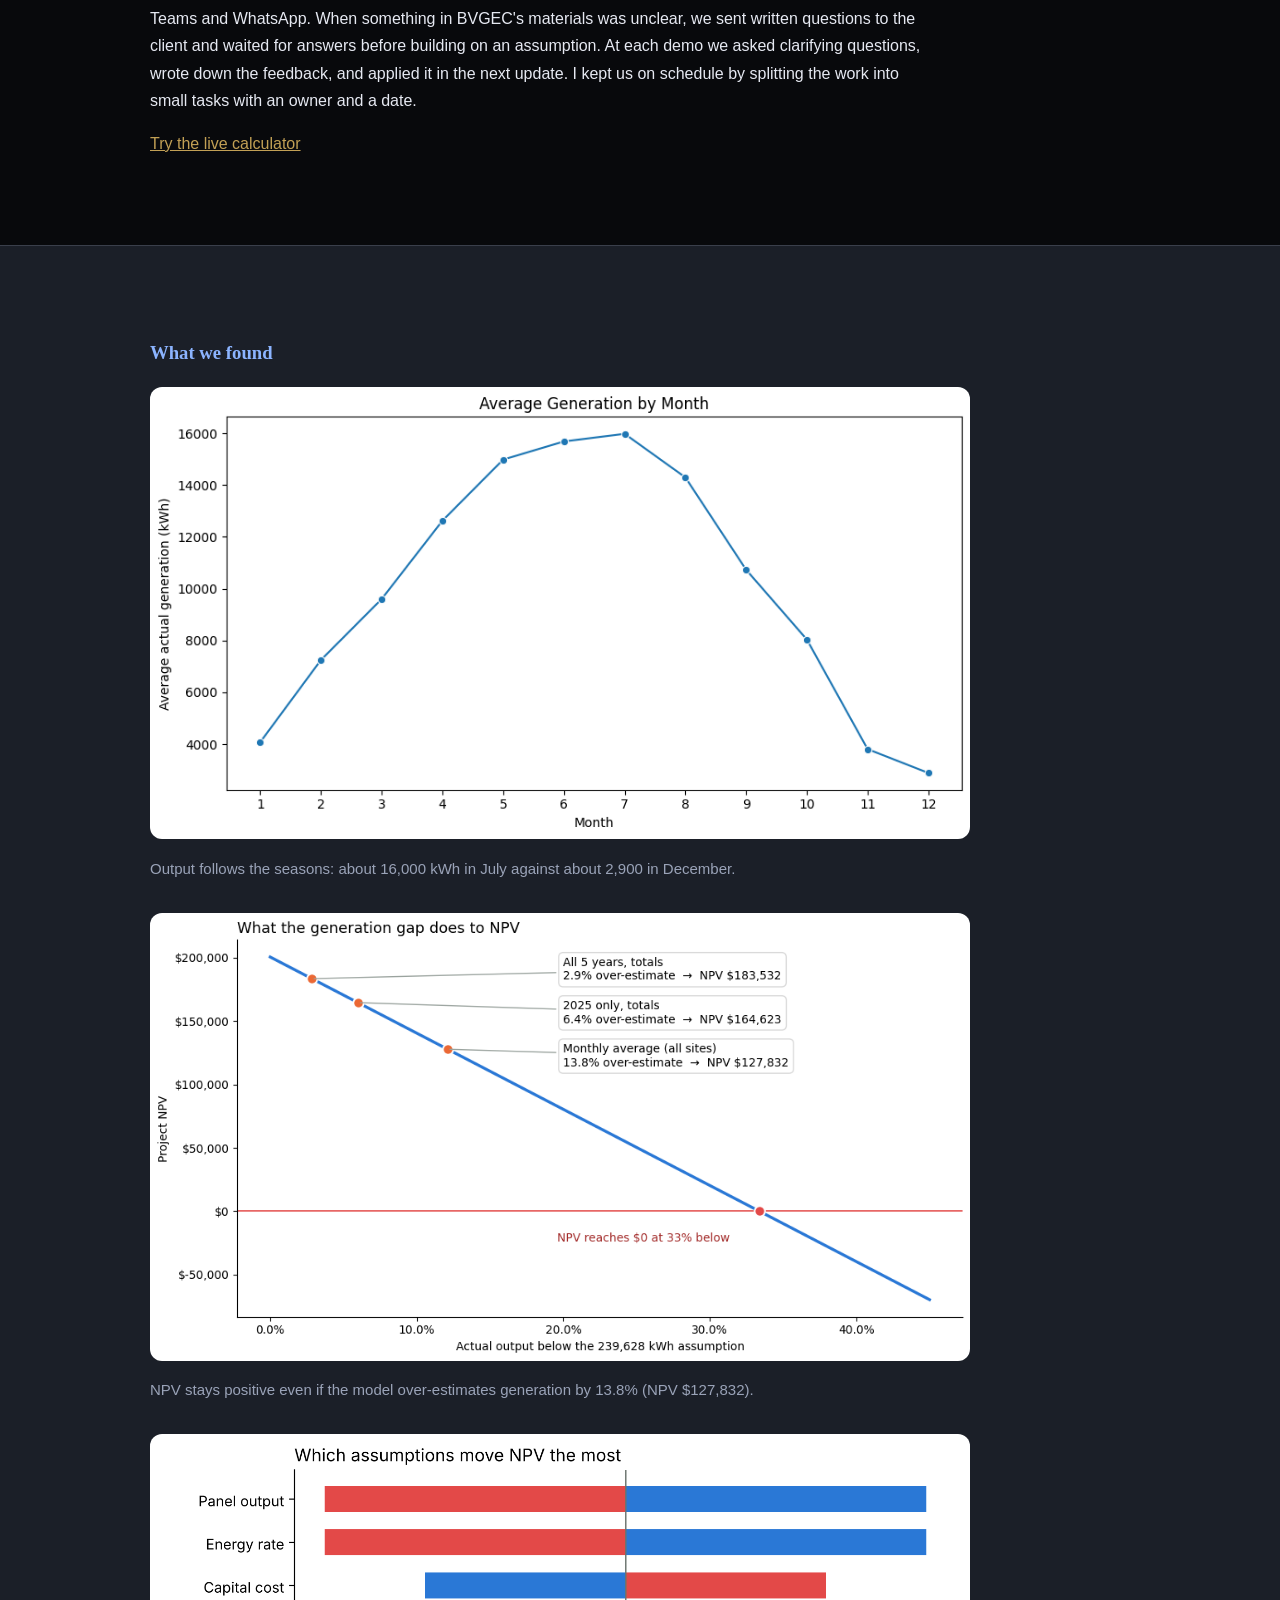
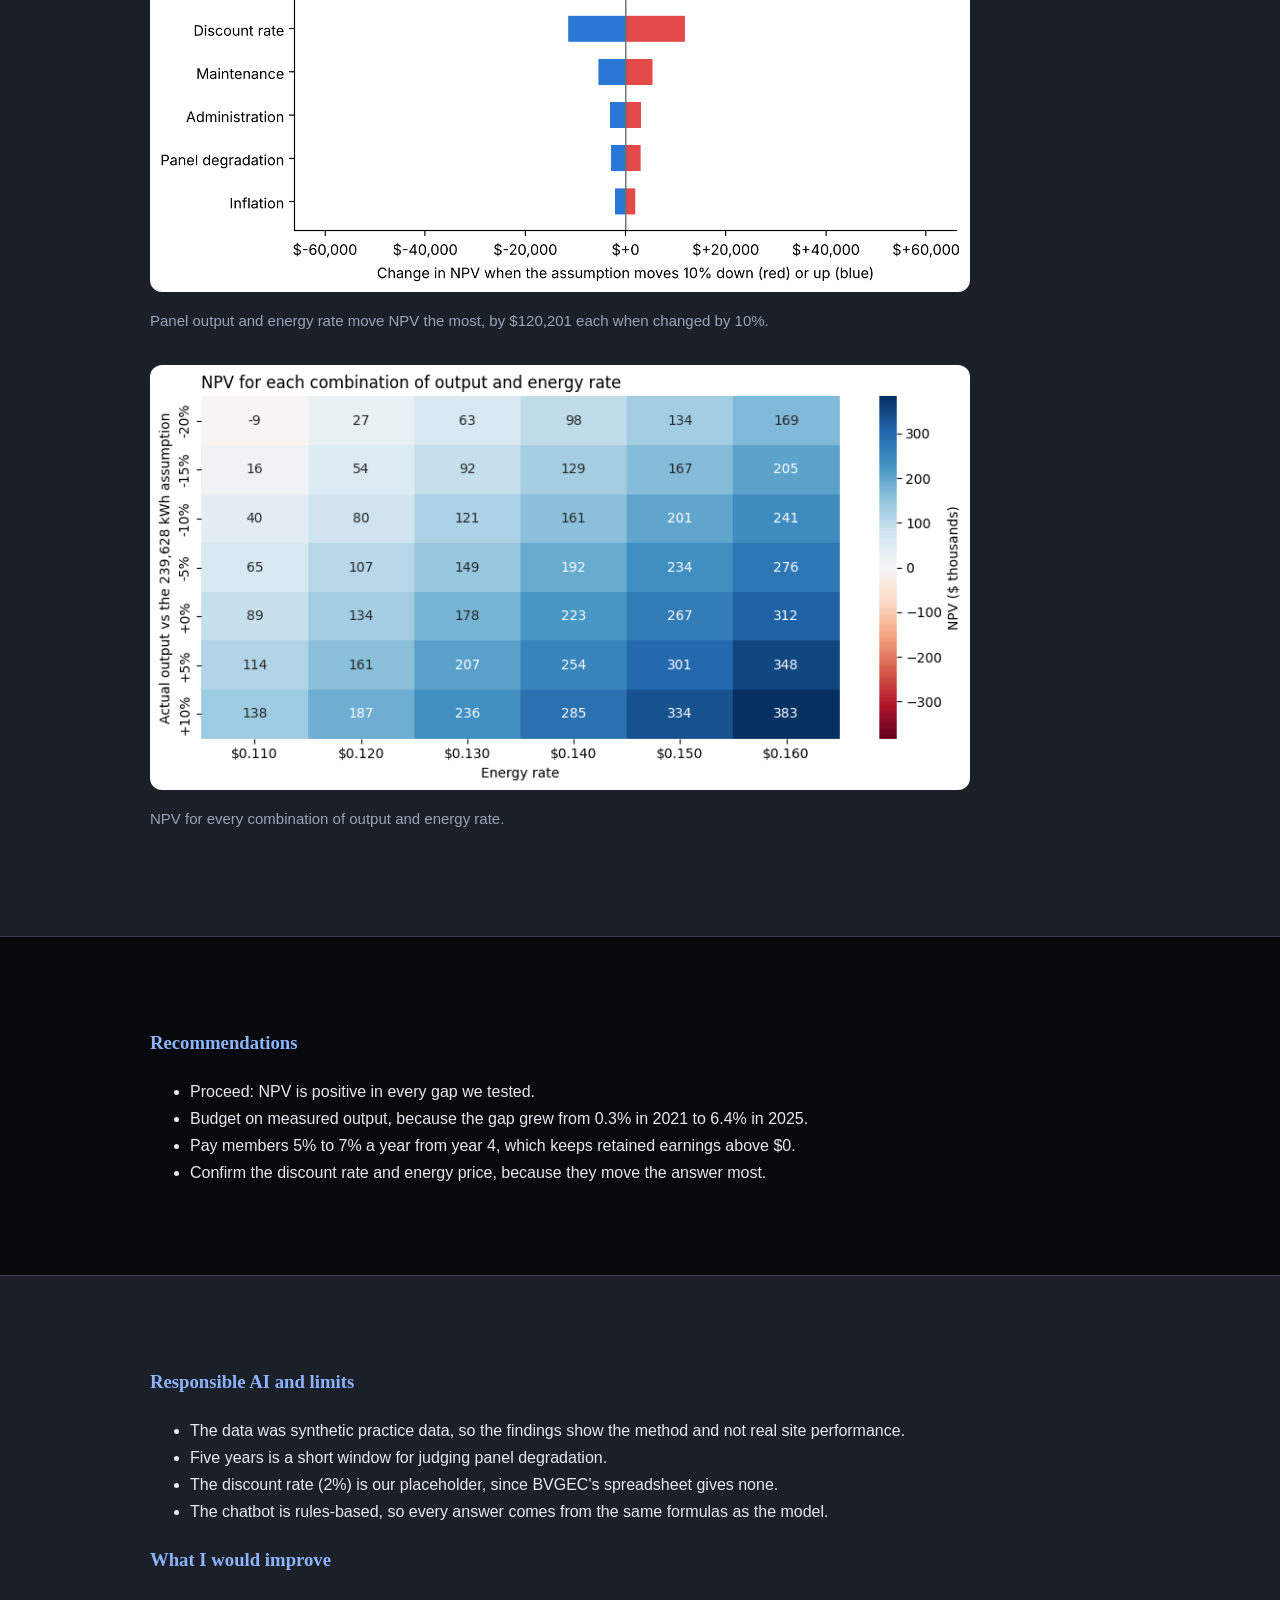
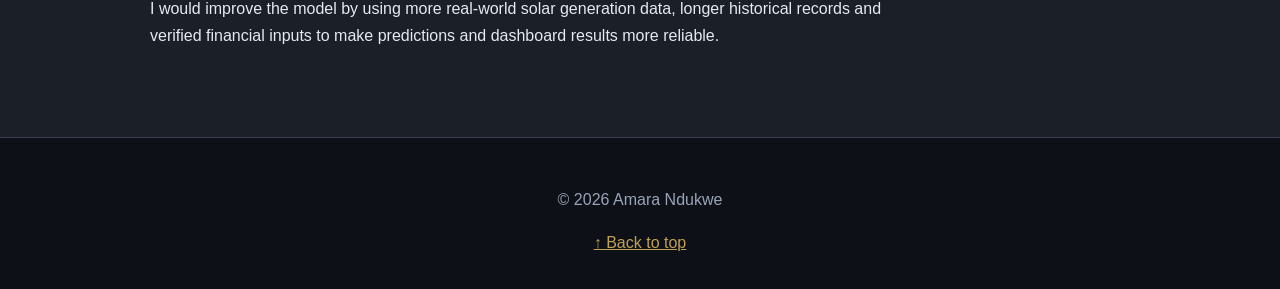
==== commit 149b1334: "Update footer content in bvgec.html Removed AI assistant credit from footer and added back to top li" ====
--- a/bvgec.html
+++ b/bvgec.html
@@ -108,8 +108,9 @@
   </main>
 
   <footer>
-    <p>Built with help from Claude, an AI assistant, and checked by me. © 2026 Amara Ndukwe</p>
-  </footer>
+  <p>© 2026 Amara Ndukwe</p>
+  <a class="to-top" href="#">↑ Back to top</a>
+</footer>
 
   <script>
     const burger = document.getElementById("burger");
--- a/style.css
+++ b/style.css
@@ -136,3 +136,58 @@
 /* Skill chips */
 .chips { list-style: none; display: flex; flex-wrap: wrap; gap: 10px; padding: 0; margin: 8px 0 20px; }
 .chips li { background: #1D2A4A; color: var(--text); padding: 6px 14px; border-radius: 999px; font-size: 15px; }
+
+/* Hero buttons: more stylish */
+.buttons { gap: 14px; }
+
+.btn {
+  padding: 14px 30px;
+  letter-spacing: 0.3px;
+  transition: transform .2s ease, box-shadow .2s ease, background .2s ease, color .2s ease;
+}
+
+/* Projects: gold pill with a soft glow and a sliding arrow */
+.primary {
+  background: linear-gradient(135deg, #E3C677, var(--gold));
+  box-shadow: 0 8px 22px rgba(201, 169, 97, 0.28);
+}
+.primary::after {
+  content: "→";
+  display: inline-block;
+  margin-left: 10px;
+  transition: transform .2s ease;
+}
+.primary:hover {
+  background: linear-gradient(135deg, #EBD28C, #D3B466);
+  transform: translateY(-2px);
+  box-shadow: 0 12px 28px rgba(201, 169, 97, 0.4);
+}
+.primary:hover::after { transform: translateX(5px); }
+
+/* Contact me: outlined pill instead of a plain underline */
+.tertiary {
+  text-decoration: none;
+  color: var(--text);
+  border: 1.5px solid var(--gold);
+  background: rgba(255, 255, 255, 0.04);
+}
+.tertiary:hover {
+  background: var(--gold);
+  color: var(--bg);
+  transform: translateY(-2px);
+}
+
+/* Keyboard focus ring */
+.btn:focus-visible { outline: 2px solid var(--blue); outline-offset: 3px; }
+
+/* Light mode: soften the glow */
+html[data-theme="light"] .primary {
+  background: linear-gradient(135deg, #A98630, var(--gold));
+  color: #fff;
+  box-shadow: 0 8px 20px rgba(138, 106, 31, 0.25);
+}
+html[data-theme="light"] .primary:hover {
+  background: linear-gradient(135deg, #745A19, #8A6A1F);
+}
+html[data-theme="light"] .tertiary { background: transparent; }
+html[data-theme="light"] .tertiary:hover { color: #fff; }
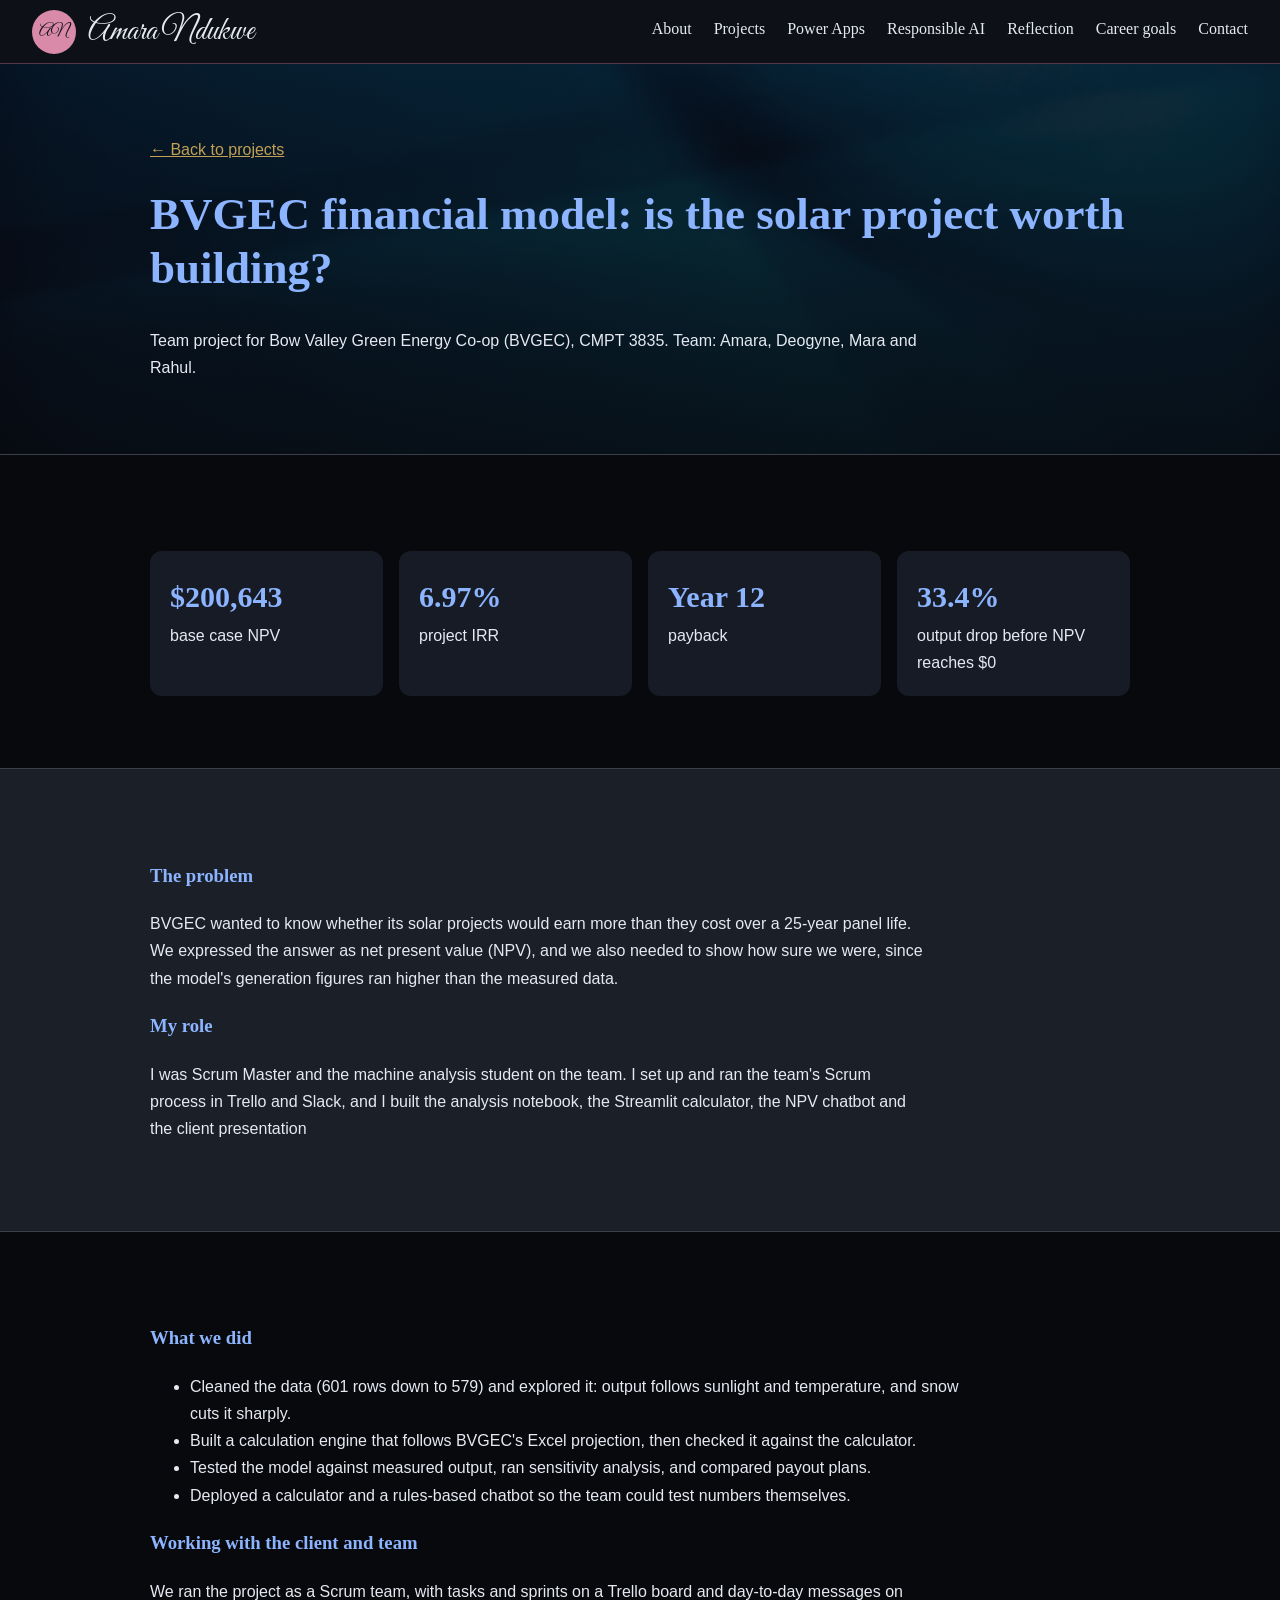
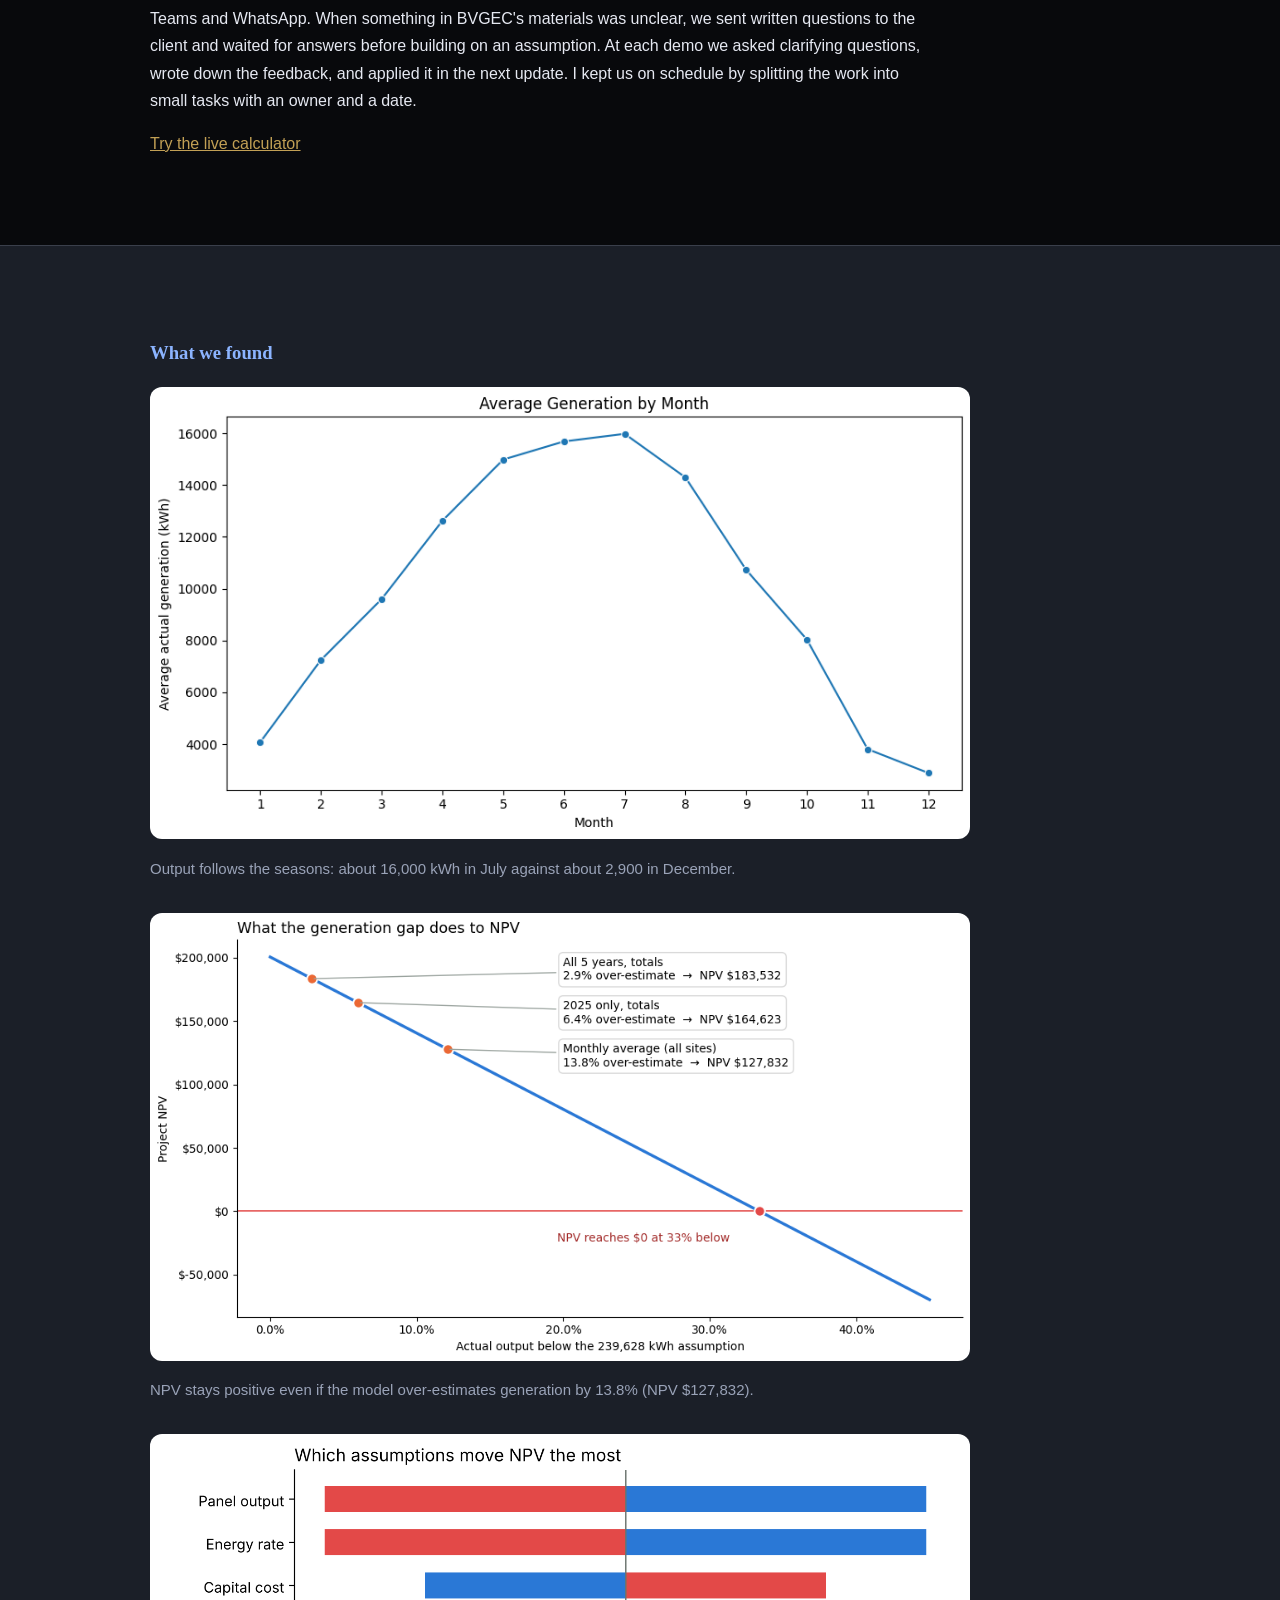
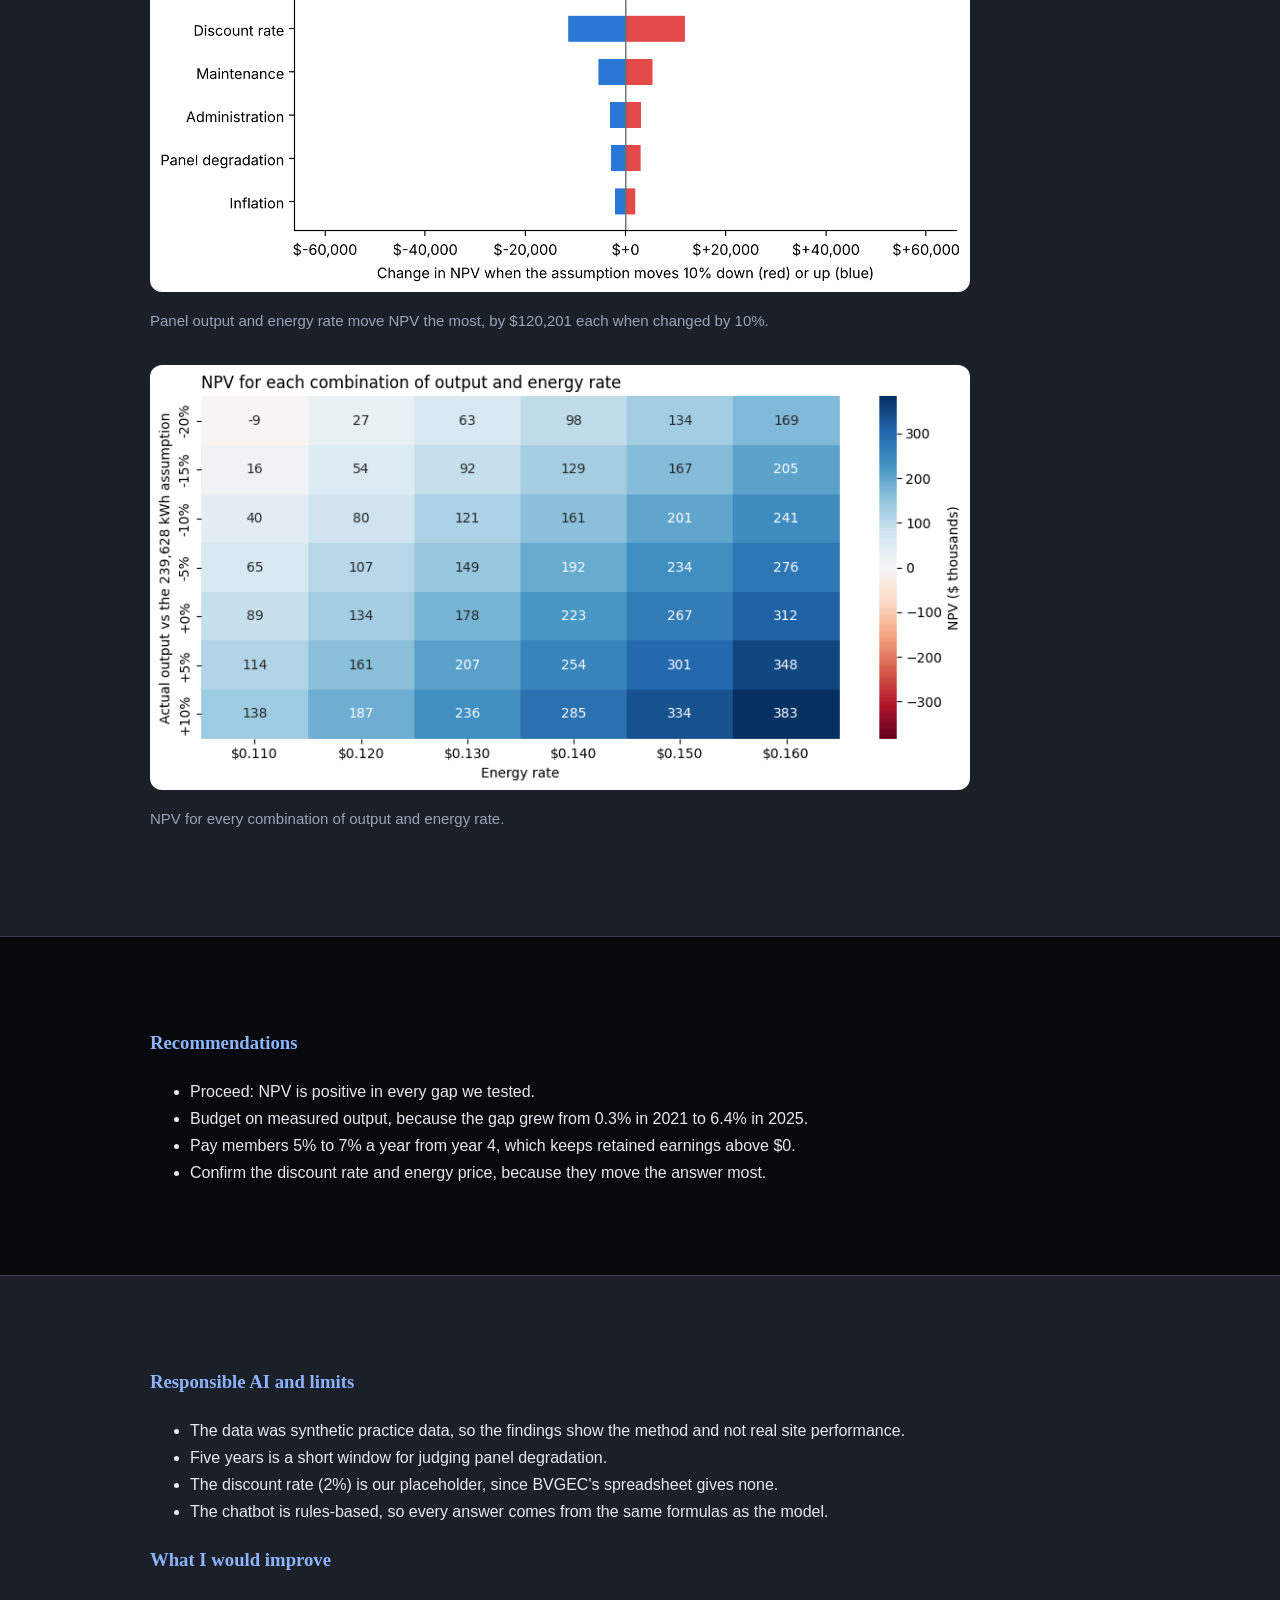
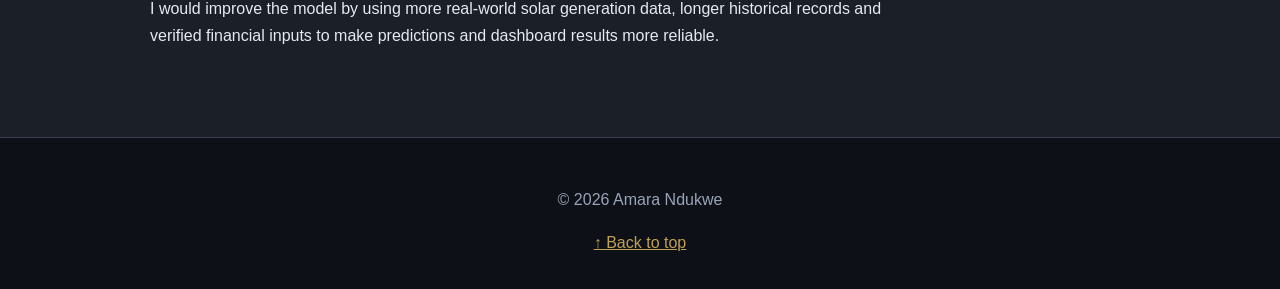
==== commit 3a7f0a86: "Fix grammatical error in project role description" ====
--- a/bvgec.html
+++ b/bvgec.html
@@ -7,6 +7,7 @@
   <link rel="preconnect" href="https://fonts.googleapis.com">
   <link href="https://fonts.googleapis.com/css2?family=Great+Vibes&display=swap" rel="stylesheet">
   <link rel="stylesheet" href="style.css">
+  <script src="theme.js"></script>
 </head>
 <body>
   <header>
@@ -48,7 +49,7 @@
       <h3>The problem</h3>
       <p>BVGEC wanted to know whether its solar projects would earn more than they cost over a 25-year panel life. We expressed the answer as net present value (NPV), and we also needed to show how sure we were, since the model's generation figures ran higher than the measured data.</p>
       <h3>My role</h3>
-      <p>I was Scrum Master and the machine analysis student on the team. I set up and ran the team's Scrum process in Trello and Slack, and I [built / helped build] the analysis notebook, the Streamlit calculator, the NPV chatbot and the client presentation</p>
+      <p>I was Scrum Master and the machine analysis student on the team. I set up and ran the team's Scrum process in Trello and Slack, and I built the analysis notebook, the Streamlit calculator, the NPV chatbot and the client presentation</p>
     </section>
 
     <section class="band-black">
